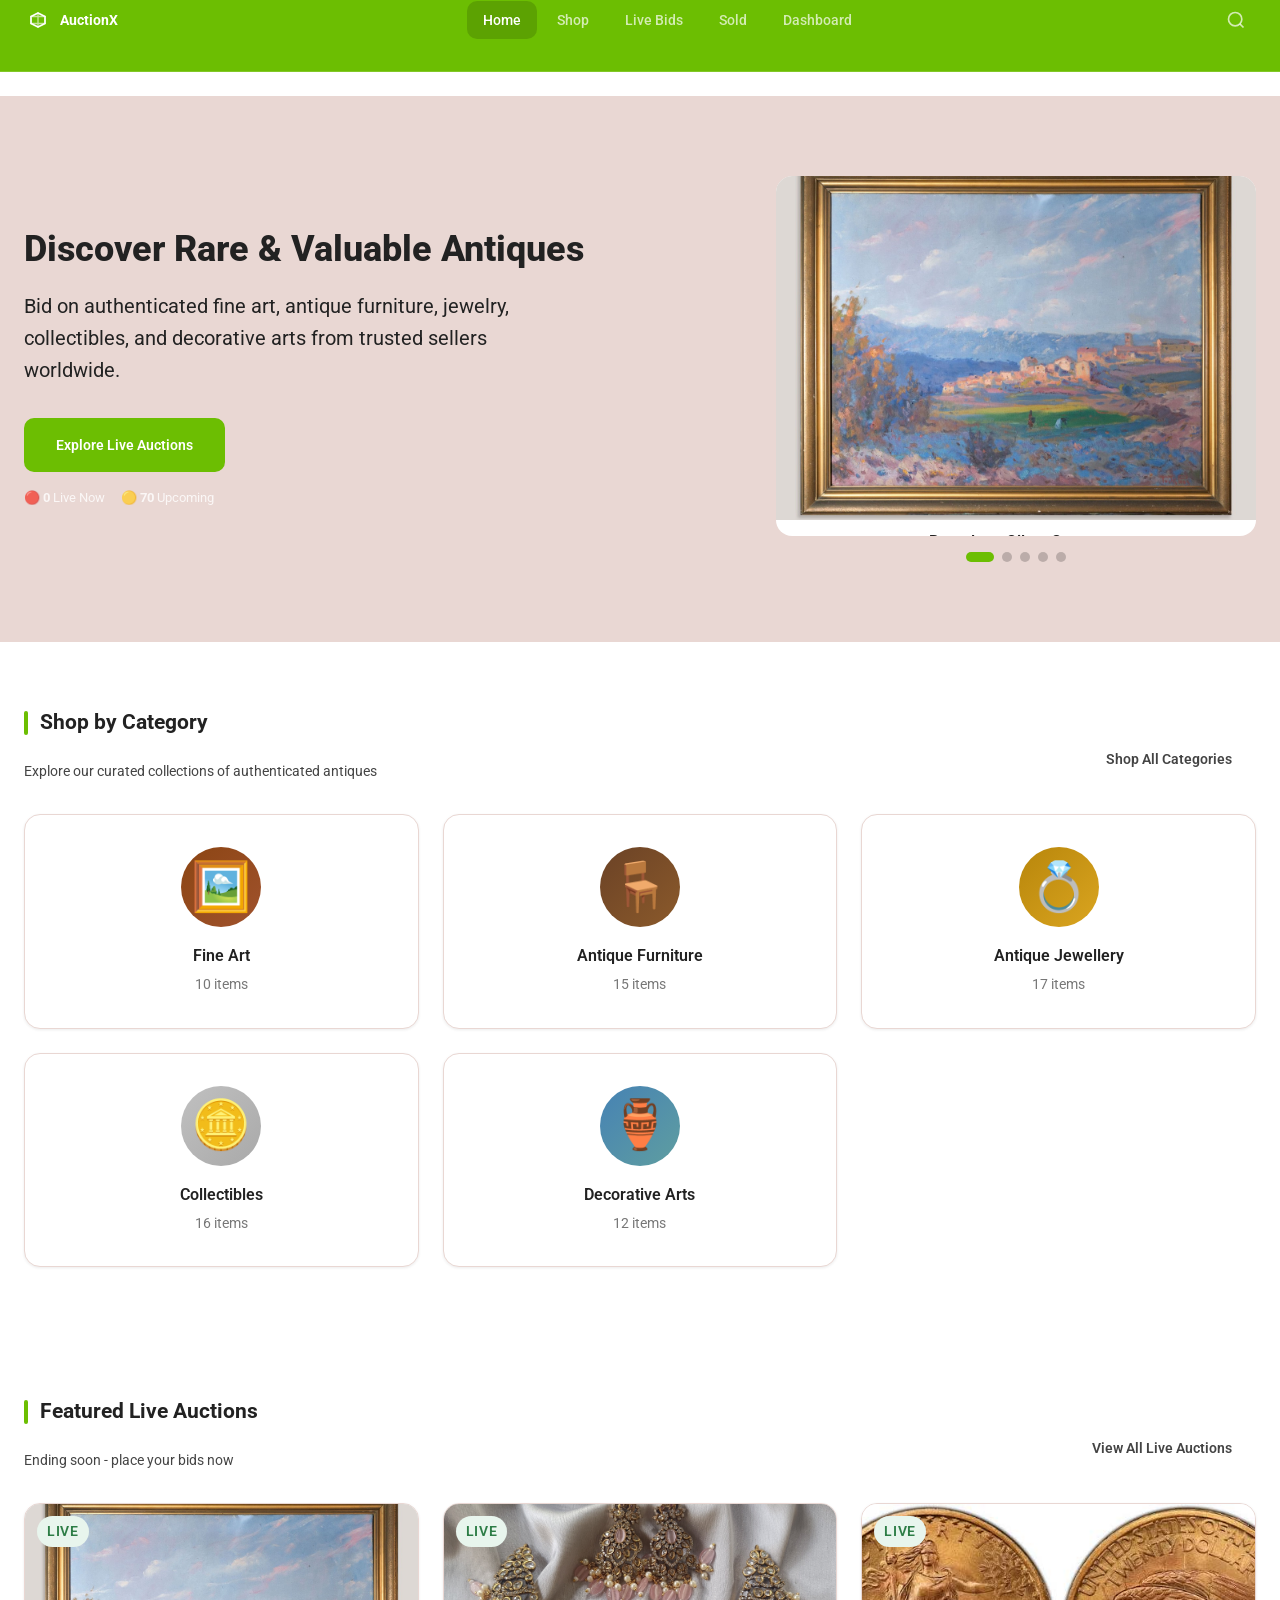
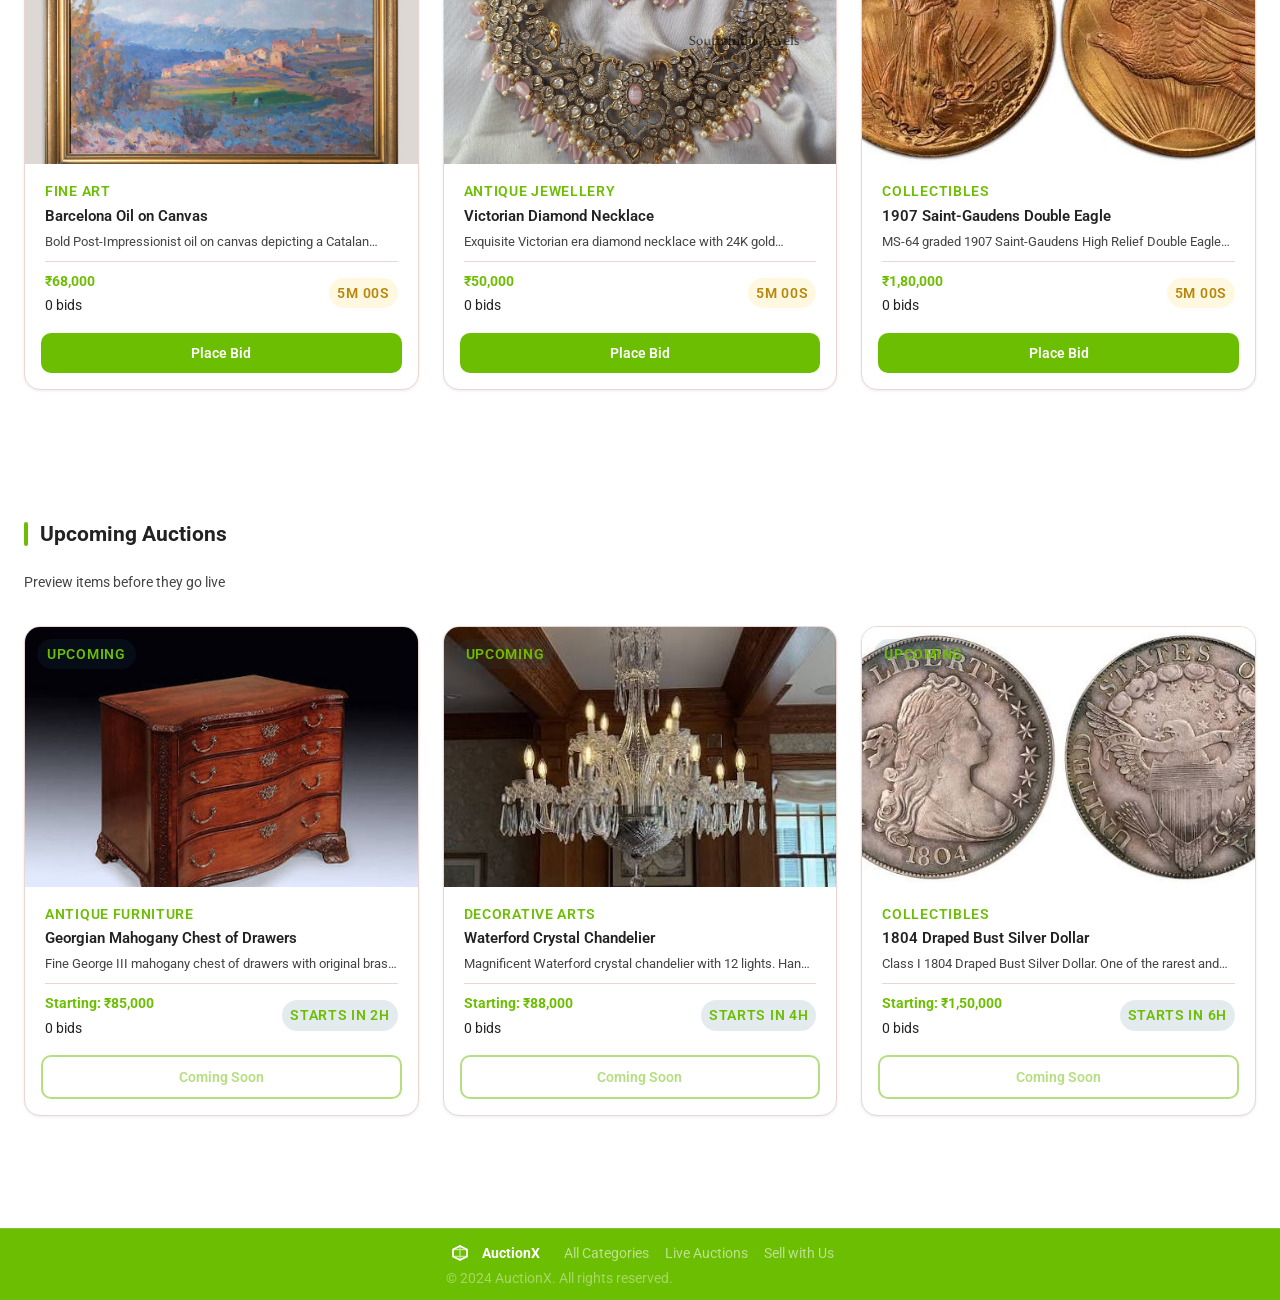
==== index.html @ 1206154f "Add username login, Change Bid, Sold page, payment timeout relisting, fix logout and bidding" ====
<!DOCTYPE html>
<html lang="en">
<head>
    <meta charset="UTF-8">
    <meta name="viewport" content="width=device-width, initial-scale=1.0">
    <meta name="description" content="AuctionX - Premium marketplace for antique jewellery, watches, and paintings. Bid on rare collectibles from trusted sellers.">
    <title>AuctionX - Premium Antique Auctions</title>

    <link rel="stylesheet" href="assets/css/main.css">
    <link rel="icon" type="image/svg+xml" href="data:image/svg+xml,<svg xmlns='http://www.w3.org/2000/svg' viewBox='0 0 32 32'><rect width='32' height='32' rx='8' fill='%231a5f7a'/><path d='M8 12L16 8L24 12V20L16 24L8 20V12Z' stroke='white' stroke-width='2' stroke-linecap='round' stroke-linejoin='round'/><path d='M16 8V24M8 12L24 12M8 20L24 20' stroke='white' stroke-width='1.5' stroke-linecap='round' opacity='0.6'/></svg>">
</head>
<body>
    <div id="app">
        <header class="header" id="header" role="banner">
            <div class="container">
                <div class="header-inner flex justify-between items-center">
                    <a href="index.html" class="logo flex items-center gap-8" aria-label="AuctionX Home">
                        
                        <svg width="28" height="28" viewBox="0 0 32 32" fill="none" aria-hidden="true"><path d="M8 12L16 8L24 12V20L16 24L8 20V12Z" stroke="currentColor" stroke-width="2" stroke-linecap="round" stroke-linejoin="round"/><path d="M16 8V24M8 12L24 12M8 20L24 20" stroke="currentColor" stroke-width="1.5" stroke-linecap="round" opacity="0.6"/></svg>
                                <span class="logo-text font-bold text-xl">AuctionX</span>
                    </a>

                    <nav class="nav-main flex items-center gap-8" id="navMain" role="navigation" aria-label="Main navigation">
                        <a href="index.html" class="nav-link active">Home</a>
                        <a href="categories.html" class="nav-link">Shop</a>
                        <a href="live-bids.html" class="nav-link">Live Bids</a>
                        <a href="sold.html" class="nav-link">Sold</a>
                        <a href="dashboard.html" class="nav-link">Dashboard</a>
                    </nav>

                    <div class="header-actions flex items-center gap-12" id="headerActions">
                        <button class="btn btn-ghost btn-icon header-search-btn" id="searchToggle" aria-label="Search" aria-expanded="false">
                            <svg width="20" height="20" viewBox="0 0 24 24" fill="none" stroke="currentColor" stroke-width="2" aria-hidden="true">
                                <circle cx="11" cy="11" r="8"/>
                                <path d="M21 21l-4.35-4.35"/>
                            </svg>
                        </button>

                                                <div class="user-menu hidden" id="userMenu">
                            <button class="btn btn-ghost user-menu-btn" id="userMenuBtn" aria-expanded="false" aria-haspopup="true" aria-label="User menu">
                                <div class="user-avatar" id="userAvatar">A</div>
                                <span class="user-first-name" id="userName">Account</span>
                                <svg width="16" height="16" viewBox="0 0 24 24" fill="none" stroke="currentColor" stroke-width="2" aria-hidden="true">
                                    <path d="M6 9l6 6 6-6"/>
                                </svg>
                            </button>
                            <div class="user-dropdown" id="userDropdown" role="menu" aria-hidden="true">
                                <div class="dropdown-header">
                                    <div class="dropdown-avatar" id="dropdownAvatar">
                                        <svg width="24" height="24" viewBox="0 0 24 24" fill="none" stroke="currentColor" stroke-width="2" aria-hidden="true"><path d="M20 21v-2a4 4 0 0 0-4-4H8a4 4 0 0 0-4 4v2"/><circle cx="12" cy="7" r="4"/></svg>
                                    </div>
                                    <div>
                                        <p class="dropdown-name" id="dropdownName"></p>
                                        <p class="dropdown-role" id="dropdownRole"></p>
                                    </div>
                                </div>
                                <div class="dropdown-divider"></div>
                                <a href="dashboard.html" class="dropdown-item" role="menuitem" id="dashboardLink">
                                    <svg width="18" height="18" viewBox="0 0 24 24" fill="none" stroke="currentColor" stroke-width="2" aria-hidden="true">
                                        <rect x="3" y="3" width="7" height="7" rx="1"/><rect x="14" y="3" width="7" height="7" rx="1"/><rect x="3" y="14" width="7" height="7" rx="1"/><rect x="14" y="14" width="7" height="7" rx="1"/>
                                    </svg>
                                    View Dashboard
                                </a>
                                <a href="login.html" class="dropdown-item" role="menuitem" id="addAccountLink">
                                    <svg width="18" height="18" viewBox="0 0 24 24" fill="none" stroke="currentColor" stroke-width="2" aria-hidden="true">
                                        <path d="M16 21v-2a4 4 0 0 0-4-4H5a4 4 0 0 0-4 4v2"/><circle cx="8.5" cy="7" r="4"/><line x1="20" y1="8" x2="20" y2="14"/><line x1="23" y1="11" x2="17" y2="11"/>
                                    </svg>
                                    Add Another Account
                                </a>
                                <button class="dropdown-item" role="menuitem" id="manageAccountsBtn">
                                    <svg width="18" height="18" viewBox="0 0 24 24" fill="none" stroke="currentColor" stroke-width="2" aria-hidden="true">
                                        <polyline points="17 1 21 5 17 9"/><path d="M3 11V9a4 4 0 0 1 4-4h14"/><polyline points="7 23 3 19 7 15"/><path d="M21 13v2a4 4 0 0 1-4 4H3"/>
                                    </svg>
                                    Manage Accounts
                                </button>
                                <div class="dropdown-divider"></div>
                                <button class="dropdown-item dropdown-item-danger" role="menuitem" id="logoutBtn">
                                    <svg width="18" height="18" viewBox="0 0 24 24" fill="none" stroke="currentColor" stroke-width="2" aria-hidden="true">
                                        <path d="M9 21H5a2 2 0 0 1-2-2V5a2 2 0 0 1 2-2h4"/><polyline points="16 17 21 12 16 7"/><line x1="21" y1="12" x2="9" y2="12"/>
                                    </svg>
                                    Logout
                                </button>
                            </div>
                            <div class="user-dropdown accounts-panel" id="accountsPanel" role="menu" aria-hidden="true">
                                <div class="dropdown-header">
                                    <button class="btn btn-ghost accounts-back-btn" id="accountsBackBtn" aria-label="Back to menu">
                                        <svg width="18" height="18" viewBox="0 0 24 24" fill="none" stroke="currentColor" stroke-width="2"><path d="M19 12H5M12 19l-7-7 7-7"/></svg>
                                        Back
                                    </button>
                                    <span class="accounts-panel-title">Switch Account</span>
                                </div>
                                <div class="accounts-list" id="accountsList"></div>
                                <div class="dropdown-divider"></div>
                                <a href="login.html" class="dropdown-item" role="menuitem">
                                    <svg width="18" height="18" viewBox="0 0 24 24" fill="none" stroke="currentColor" stroke-width="2" aria-hidden="true">
                                        <line x1="12" y1="5" x2="12" y2="19"/><line x1="5" y1="12" x2="19" y2="12"/>
                                    </svg>
                                    Add New Account
                                </a>
                            </div>
                        <div class="auth-buttons flex items-center gap-8" id="authButtons">
                            <a href="login.html" class="btn btn-ghost"><svg width="18" height="18" viewBox="0 0 24 24" fill="none" stroke="currentColor" stroke-width="2" aria-hidden="true"><path d="M20 21v-2a4 4 0 0 0-4-4H8a4 4 0 0 0-4 4v2"/><circle cx="12" cy="7" r="4"/></svg> Login</a>
                        </div>

                        <button class="mobile-menu-btn btn btn-ghost btn-icon" id="mobileMenuBtn" aria-label="Toggle menu" aria-expanded="false" aria-controls="mobileMenu">
                            <svg width="24" height="24" viewBox="0 0 24 24" fill="none" stroke="currentColor" stroke-width="2" aria-hidden="true">
                                <line x1="3" y1="12" x2="21" y2="12"/>
                                <line x1="3" y1="6" x2="21" y2="6"/>
                                <line x1="3" y1="18" x2="21" y2="18"/>
                            </svg>
                        </button>
                    </div>
                </div>
                    <div class="search-overlay" id="searchOverlay" role="search" aria-hidden="true">
                        <div class="search-container">
                            <div class="search-input-wrapper">
                                <svg width="24" height="24" viewBox="0 0 24 24" fill="none" stroke="currentColor" stroke-width="2" aria-hidden="true">
                                    <circle cx="11" cy="11" r="8"/>
                                    <path d="M21 21l-4.35-4.35"/>
                                </svg>
                                <input type="search" class="search-input" placeholder="Search auctions, categories, sellers..." aria-label="Search" autocomplete="off">
                                <button class="search-close" aria-label="Close search">✕</button>
                            </div>
                            <div class="search-results" id="searchResults" role="listbox"></div>
                            <div class="search-suggestions" id="searchSuggestions">
                                <p class="search-hint">Popular: <span>Antique Jewelry</span>, <span>Vintage Watches</span>, <span>Art Paintings</span>, <span>Rare Coins</span></p>
                            </div>
                        </div>
                    </div>

                    <nav class="mobile-menu" id="mobileMenu" role="navigation" aria-label="Mobile menu" aria-hidden="true">
                        <div class="mobile-menu-header flex justify-between items-center">
                            <span class="font-semibold">Menu</span>
                            <button class="mobile-menu-close btn btn-ghost btn-icon" aria-label="Close menu">
                                <svg width="24" height="24" viewBox="0 0 24 24" fill="none" stroke="currentColor" stroke-width="2" aria-hidden="true">
                                    <line x1="18" y1="6" x2="6" y2="18"/>
                                    <line x1="6" y1="6" x2="18" y2="18"/>
                                </svg>
                            </button>
                        </div>
                        <ul class="mobile-nav-list" role="list">
                            <li><a href="index.html" class="mobile-nav-link">Home</a></li>
                            <li><a href="categories.html" class="mobile-nav-link">Shop</a></li>
                            <li><a href="live-bids.html" class="mobile-nav-link">Live Bids</a></li>
                            <li><a href="sold.html" class="mobile-nav-link">Sold</a></li>
                        </ul>
                        <div class="mobile-menu-divider"></div>
                        <div class="mobile-auth" id="mobileAuth">
                            <a href="login.html" class="btn btn-primary btn-block">Login</a>
                        </div>
                        <div class="mobile-user hidden" id="mobileUser">
                            <div class="mobile-user-info">
                                <div class="mobile-user-avatar" id="mobileUserAvatar"></div>
                                <div>
                                    <p class="mobile-user-name" id="mobileUserName"></p>
                                    <p class="mobile-user-role" id="mobileUserRole"></p>
                                </div>
                            </div>
                            <a href="profile.html" class="mobile-nav-link">My Profile</a>
                        <a href="dashboard.html" class="mobile-nav-link">Dashboard</a>
                            <a href="my-bids.html" class="mobile-nav-link">My Bids</a>
                            <a href="seller-dashboard.html" class="mobile-nav-link hidden" id="mobileSellerLink">Seller Dashboard</a>
                            <a href="admin-dashboard.html" class="mobile-nav-link hidden" id="mobileAdminLink">Admin Dashboard</a>
                            <button class="mobile-nav-link mobile-nav-link-danger w-full text-left" id="mobileLogoutBtn">Logout</button>
                        </div>
                    </nav>
            </div>
        </header>

            <main id="main" role="main">
                <section class="hero" aria-labelledby="hero-title">
                    <div class="container">
                        <div class="hero-grid">
                            <div class="hero-left">
                                <h1 id="hero-title" class="hero-title">Discover Rare & Valuable Antiques</h1>
                                <p class="hero-subtitle">Bid on authenticated fine art, antique furniture, jewelry, collectibles, and decorative arts from trusted sellers worldwide.</p>
                                <div class="hero-actions">
                                    <a href="live-bids.html" class="btn btn-primary btn-lg">Explore Live Auctions</a>
                                </div>
                                <div class="hero-counts flex gap-16 mt-16" style="font-size: 0.8125rem; color: rgba(255,255,255,0.8);">
                                    <span>🔴 <strong id="liveAuctionCount">0</strong> Live Now</span>
                                    <span>🟡 <strong id="upcomingAuctionCount">0</strong> Upcoming</span>
                                </div>
                            </div>
                            <div class="hero-right">
                                <div class="hero-gallery" id="heroGallery">
                                    <div class="hero-gallery-track" id="heroGalleryTrack">
                                        <a href="product.html?id=prod_001" class="hero-gallery-slide">
                                            <img src="assets/images/fine_art/Barcelona Oil on Canvas.jpg" alt="Barcelona Oil on Canvas" class="hero-slide-image">
                                            <span class="hero-slide-name">Barcelona Oil on Canvas</span>
                                        </a>
                                        <a href="product.html?id=prod_015" class="hero-gallery-slide">
                                            <img src="assets/images/antique_furniture/Georgian Mahogany Chest of Drawers.jpg" alt="Georgian Mahogany Chest of Drawers" class="hero-slide-image">
                                            <span class="hero-slide-name">Georgian Mahogany Chest of Drawers</span>
                                        </a>
                                        <a href="product.html?id=prod_027" class="hero-gallery-slide">
                                            <img src="assets/images/antique_jewellery/Victorian Diamond Necklace.jpg" alt="Victorian Diamond Necklace" class="hero-slide-image">
                                            <span class="hero-slide-name">Victorian Diamond Necklace</span>
                                        </a>
                                        <a href="product.html?id=prod_041" class="hero-gallery-slide">
                                            <img src="assets/images/collectibles/1907 Saint-Gaudens Double Eagle.jpg" alt="1907 Saint-Gaudens Double Eagle" class="hero-slide-image">
                                            <span class="hero-slide-name">1907 Saint-Gaudens Double Eagle</span>
                                        </a>
                                        <a href="product.html?id=prod_054" class="hero-gallery-slide">
                                            <img src="assets/images/decorative_arts/Waterford Crystal Chandelier.jpg" alt="Waterford Crystal Chandelier" class="hero-slide-image">
                                            <span class="hero-slide-name">Waterford Crystal Chandelier</span>
                                        </a>
                                    </div>
                                    <div class="hero-gallery-dots" id="heroGalleryDots"></div>
                                </div>
                            </div>
                        </div>
                    </div>
                </section>

                <section class="categories-section" aria-labelledby="categories-title">
                    <div class="container">
                        <header class="section-header flex justify-between items-end">
                            <div>
                                <h2 id="categories-title" class="section-title">Shop by Category</h2>
                                <p class="text-secondary mt-8">Explore our curated collections of authenticated antiques</p>
                            </div>
                            <a href="categories.html" class="btn btn-ghost">Shop All Categories</a>
                        </header>

                        <div class="grid grid-3" id="categoryGrid" style="grid-template-columns: repeat(3, 1fr);">
                            <article class="category-card card cursor-pointer" data-category="fine_art">
                                <div class="category-icon" style="background: linear-gradient(135deg, #8B4513, #A0522D);">
                                    <span aria-hidden="true" style="font-size: 3rem;">🖼️</span>
                                </div>
                                <div class="category-info">
                                    <h3 class="category-name">Fine Art</h3>
                                    <p class="category-count">14 items</p>
                                </div>
                            </article>

                            <article class="category-card card cursor-pointer" data-category="antique_furniture">
                                <div class="category-icon" style="background: linear-gradient(135deg, #6B4226, #8B5A2B);">
                                    <span aria-hidden="true" style="font-size: 3rem;">🪑</span>
                                </div>
                                <div class="category-info">
                                    <h3 class="category-name">Antique Furniture</h3>
                                    <p class="category-count">12 items</p>
                                </div>
                            </article>

                            <article class="category-card card cursor-pointer" data-category="antique_jewellery">
                                <div class="category-icon" style="background: linear-gradient(135deg, #B8860B, #DAA520);">
                                    <span aria-hidden="true" style="font-size: 3rem;">💍</span>
                                </div>
                                <div class="category-info">
                                    <h3 class="category-name">Antique Jewellery</h3>
                                    <p class="category-count">14 items</p>
                                </div>
                            </article>

                            <article class="category-card card cursor-pointer" data-category="collectibles">
                                <div class="category-icon" style="background: linear-gradient(135deg, #C0C0C0, #A9A9A9);">
                                    <span aria-hidden="true" style="font-size: 3rem;">🪙</span>
                                </div>
                                <div class="category-info">
                                    <h3 class="category-name">Collectibles</h3>
                                    <p class="category-count">13 items</p>
                                </div>
                            </article>

                            <article class="category-card card cursor-pointer" data-category="decorative_arts">
                                <div class="category-icon" style="background: linear-gradient(135deg, #4682B4, #5F9EA0);">
                                    <span aria-hidden="true" style="font-size: 3rem;">🏺</span>
                                </div>
                                <div class="category-info">
                                    <h3 class="category-name">Decorative Arts</h3>
                                    <p class="category-count">14 items</p>
                                </div>
                            </article>
                        </div>
                    </div>
                </section>

                <section class="featured-section" aria-labelledby="featured-title">
                    <div class="container">
                        <header class="section-header flex justify-between items-end">
                            <div>
                                <h2 id="featured-title" class="section-title">Featured Live Auctions</h2>
                                <p class="text-secondary mt-8">Ending soon - place your bids now</p>
                            </div>
                             <a href="live-bids.html" class="btn btn-ghost">View All Live Auctions</a>
                        </header>

                        <div class="grid grid-3" id="featuredProducts">
                            <article class="product-card card" data-product-id="prod_001">
                                 <a href="product.html?id=prod_001" class="product-card-link">
                                    <div class="product-image-wrapper">
                                        <img src="assets/images/fine_art/Barcelona Oil on Canvas.jpg" alt="Barcelona Oil on Canvas" class="product-image" loading="lazy">
                                        <div class="product-badge-container">
                                            <span class="badge badge-pulse badge-success product-status-badge">Live</span>
                                        </div>
                                    </div>
                                    <div class="product-info">
                                        <div class="product-meta">
                                            <span class="product-category">Fine Art</span>
                                        </div>
                                        <h3 class="product-title">Barcelona Oil on Canvas</h3>
                                        <p class="product-description">Bold Post-Impressionist oil on canvas depicting a Catalan harbor scene. Heavy impasto, vivid blues and ochres. Circa 1920.</p>
                                        <div class="product-bid-info">
                                            <div>
                                                <span class="product-current-bid">₹68,000</span>
                                                <span class="product-bid-count">0 bids</span>
                                            </div>
                                            <span class="badge badge-warning product-time-remaining">5m 00s</span>
                                        </div>
                                    </div>
                                </a>
                                <div class="product-actions">
                                    <button class="btn btn-primary place-bid-btn" data-product-id="prod_001">Place Bid</button>
                                </div>
                            </article>

                            <article class="product-card card" data-product-id="prod_027">
                                 <a href="product.html?id=prod_027" class="product-card-link">
                                    <div class="product-image-wrapper">
                                        <img src="assets/images/antique_jewellery/Victorian Diamond Necklace.jpg" alt="Victorian Diamond Necklace" class="product-image" loading="lazy">
                                        <div class="product-badge-container">
                                            <span class="badge badge-pulse badge-success product-status-badge">Live</span>
                                        </div>
                                    </div>
                                    <div class="product-info">
                                        <div class="product-meta">
                                            <span class="product-category">Antique Jewellery</span>
                                        </div>
                                        <h3 class="product-title">Victorian Diamond Necklace</h3>
                                        <p class="product-description">Exquisite Victorian era diamond necklace with 24K gold setting. Circa 1880. Features 12 carats of old mine cut diamonds.</p>
                                        <div class="product-bid-info">
                                            <div>
                                                <span class="product-current-bid">₹50,000</span>
                                                <span class="product-bid-count">0 bids</span>
                                            </div>
                                            <span class="badge badge-warning product-time-remaining">5m 00s</span>
                                        </div>
                                    </div>
                                </a>
                                <div class="product-actions">
                                    <button class="btn btn-primary place-bid-btn" data-product-id="prod_027">Place Bid</button>
                                </div>
                            </article>

                            <article class="product-card card" data-product-id="prod_041">
                                 <a href="product.html?id=prod_041" class="product-card-link">
                                    <div class="product-image-wrapper">
                                        <img src="assets/images/collectibles/1907 Saint-Gaudens Double Eagle.jpg" alt="1907 Saint-Gaudens Double Eagle" class="product-image" loading="lazy">
                                        <div class="product-badge-container">
                                            <span class="badge badge-pulse badge-success product-status-badge">Live</span>
                                        </div>
                                    </div>
                                    <div class="product-info">
                                        <div class="product-meta">
                                            <span class="product-category">Collectibles</span>
                                        </div>
                                        <h3 class="product-title">1907 Saint-Gaudens Double Eagle</h3>
                                        <p class="product-description">MS-64 graded 1907 Saint-Gaudens High Relief Double Eagle gold coin. PCGS certified. Brilliant uncirculated.</p>
                                        <div class="product-bid-info">
                                            <div>
                                                <span class="product-current-bid">₹1,80,000</span>
                                                <span class="product-bid-count">0 bids</span>
                                            </div>
                                            <span class="badge badge-warning product-time-remaining">5m 00s</span>
                                        </div>
                                    </div>
                                </a>
                                <div class="product-actions">
                                    <button class="btn btn-primary place-bid-btn" data-product-id="prod_041">Place Bid</button>
                                </div>
                        </div>
                    </div>
                </section>

                <section class="upcoming-section" aria-labelledby="upcoming-title">
                    <div class="container">
                        <header class="section-header flex justify-between items-end">
                            <div>
                                <h2 id="upcoming-title" class="section-title">Upcoming Auctions</h2>
                                <p class="text-secondary mt-8">Preview items before they go live</p>
                            </div>

                        </header>

                        <div class="grid grid-3" id="upcomingProducts">
                            <article class="product-card card" data-product-id="prod_015">
                                <a href="product.html?id=prod_015" class="product-card-link">
                                    <div class="product-image-wrapper">
                                        <img src="assets/images/antique_furniture/Georgian Mahogany Chest of Drawers.jpg" alt="Georgian Mahogany Chest of Drawers" class="product-image" loading="lazy">
                                        <div class="product-badge-container">
                                            <span class="badge badge-info product-status-badge">Upcoming</span>
                                        </div>
                                    </div>
                                    <div class="product-info">
                                        <div class="product-meta">
                                            <span class="product-category">Antique Furniture</span>
                                        </div>
                                        <h3 class="product-title">Georgian Mahogany Chest of Drawers</h3>
                                        <p class="product-description">Fine George III mahogany chest of drawers with original brass handles. Four graduated long drawers. Circa 1780.</p>
                                        <div class="product-bid-info">
                                            <div>
                                                <span class="product-current-bid">Starting: ₹85,000</span>
                                                <span class="product-bid-count">0 bids</span>
                                            </div>
                                            <span class="badge badge-info product-time-remaining">Starts in 2h</span>
                                        </div>
                                    </div>
                                </a>
                                <div class="product-actions">
                                    <button class="btn btn-outline place-bid-btn" data-product-id="prod_015" disabled>Coming Soon</button>
                                </div>
                            </article>

                            <article class="product-card card" data-product-id="prod_054">
                                <a href="product.html?id=prod_054" class="product-card-link">
                                    <div class="product-image-wrapper">
                                        <img src="assets/images/decorative_arts/Waterford Crystal Chandelier.jpg" alt="Waterford Crystal Chandelier" class="product-image" loading="lazy">
                                        <div class="product-badge-container">
                                            <span class="badge badge-info product-status-badge">Upcoming</span>
                                        </div>
                                    </div>
                                    <div class="product-info">
                                        <div class="product-meta">
                                            <span class="product-category">Decorative Arts</span>
                                        </div>
                                        <h3 class="product-title">Waterford Crystal Chandelier</h3>
                                        <p class="product-description">Magnificent Waterford crystal chandelier with 12 lights. Hand-cut crystal drops and pendants. Irish, circa 1880.</p>
                                        <div class="product-bid-info">
                                            <div>
                                                <span class="product-current-bid">Starting: ₹88,000</span>
                                                <span class="product-bid-count">0 bids</span>
                                            </div>
                                            <span class="badge badge-info product-time-remaining">Starts in 4h</span>
                                        </div>
                                    </div>
                                </a>
                                <div class="product-actions">
                                    <button class="btn btn-outline place-bid-btn" data-product-id="prod_054" disabled>Coming Soon</button>
                                </div>
                            </article>

                            <article class="product-card card" data-product-id="prod_049">
                                <a href="product.html?id=prod_049" class="product-card-link">
                                    <div class="product-image-wrapper">
                                        <img src="assets/images/collectibles/1804 Draped Bust Silver Dollar.jpg" alt="1804 Draped Bust Silver Dollar" class="product-image" loading="lazy">
                                        <div class="product-badge-container">
                                            <span class="badge badge-info product-status-badge">Upcoming</span>
                                        </div>
                                    </div>
                                    <div class="product-info">
                                        <div class="product-meta">
                                            <span class="product-category">Collectibles</span>
                                        </div>
                                        <h3 class="product-title">1804 Draped Bust Silver Dollar</h3>
                                        <p class="product-description">Class I 1804 Draped Bust Silver Dollar. One of the rarest and most famous US coins. PCGS certified. Extraordinary provenance.</p>
                                        <div class="product-bid-info">
                                            <div>
                                                <span class="product-current-bid">Starting: ₹1,50,000</span>
                                                <span class="product-bid-count">0 bids</span>
                                            </div>
                                            <span class="badge badge-info product-time-remaining">Starts in 6h</span>
                                        </div>
                                    </div>
                                </a>
                                <div class="product-actions">
                                    <button class="btn btn-outline place-bid-btn" data-product-id="prod_049" disabled>Coming Soon</button>
                                </div>
                            </article>
                        </div>
                    </div>
                </section>
            </main>

            <footer class="footer" role="contentinfo">
                <div class="container">
                    <div class="footer-grid">
                        <div class="footer-brand">
                            <a href="index.html" class="logo flex items-center gap-8">
                                
                                <svg width="28" height="28" viewBox="0 0 32 32" fill="none" aria-hidden="true"><path d="M8 12L16 8L24 12V20L16 24L8 20V12Z" stroke="currentColor" stroke-width="2" stroke-linecap="round" stroke-linejoin="round"/><path d="M16 8V24M8 12L24 12M8 20L24 20" stroke="currentColor" stroke-width="1.5" stroke-linecap="round" opacity="0.6"/></svg>
                                <span class="logo-text font-bold text-xl">AuctionX</span>
                            </a>
                            <p class="footer-tagline">Premium auction marketplace for rare and valuable collectibles.</p>
                            <div class="social-links flex gap-12">
                                <a href="#" class="social-link" aria-label="Twitter" title="Follow us on Twitter"><svg width="20" height="20" viewBox="0 0 24 24" fill="currentColor"><path d="M23 3a10.9 10.9 0 0 1-3.14 1.53 4.48 4.48 0 0 0-7.86 3v1A10.66 10.66 0 0 1 3 4s-4 9 5 13a11.64 11.64 0 0 1-7 2c9 5 20 0 20-11.5a4.5 4.5 0 0 0-.08-.83A7.72 7.72 0 0 0 23 3z"/></svg></a>
                                <a href="#" class="social-link" aria-label="LinkedIn" title="Connect with us on LinkedIn"><svg width="20" height="20" viewBox="0 0 24 24" fill="currentColor"><path d="M16 8a6 6 0 0 1 6 6v7h-4v-7a2 2 0 0 0-2-2 2 2 0 0 0-2 2v7h-4v-7a6 6 0 0 1 6-6z"/><rect x="2" y="9" width="4" height="12"/><circle cx="4" cy="4" r="2"/></svg></a>
                                <a href="#" class="social-link" aria-label="Instagram" title="Follow us on Instagram"><svg width="20" height="20" viewBox="0 0 24 24" fill="none" stroke="currentColor" stroke-width="2"><rect x="2" y="2" width="20" height="20" rx="5"/><path d="M16 11.37A4 4 0 1 1 12.63 8 4 4 0 0 1 16 11.37z"/><line x1="17.5" y1="6.5" x2="17.51" y2="6.5"/></svg></a>
                            </div>
                        </div>
                        <nav class="footer-nav" aria-label="Footer navigation">
                            <div class="footer-col">
                                <h4 class="footer-title">Marketplace</h4>
                                <ul role="list">
                                    <li><a href="categories.html">All Categories</a></li>
                                    <li><a href="live-bids.html">Live Auctions</a></li>
                                    <li><a href="seller-dashboard.html">Sell with Us</a></li>
                                </ul>
                            </div> 
                        </nav>
                    </div>
                    <div class="footer-bottom">
                        <p>&copy; 2024 AuctionX. All rights reserved.</p>
                        <div class="social-links flex gap-12" style="justify-content: center; margin-top: 12px;">
                            <a href="https://www.instagram.com/_jeevitha_.28/" target="_blank" class="social-link" aria-label="Instagram" title="Follow on Instagram"><svg width="20" height="20" viewBox="0 0 24 24" fill="none" stroke="currentColor" stroke-width="2"><rect x="2" y="2" width="20" height="20" rx="5"/><path d="M16 11.37A4 4 0 1 1 12.63 8 4 4 0 0 1 16 11.37z"/><line x1="17.5" y1="6.5" x2="17.51" y2="6.5"/></svg></a>
                            <a href="https://www.linkedin.com/in/r-s-jeevitha-raja-7692642b3?utm_source=share_via&utm_content=profile&utm_medium=member_android" target="_blank" class="social-link" aria-label="LinkedIn" title="Connect on LinkedIn"><svg width="20" height="20" viewBox="0 0 24 24" fill="currentColor"><path d="M16 8a6 6 0 0 1 6 6v7h-4v-7a2 2 0 0 0-2-2 2 2 0 0 0-2 2v7h-4v-7a6 6 0 0 1 6-6z"/><rect x="2" y="9" width="4" height="12"/><circle cx="4" cy="4" r="2"/></svg></a>
                            <a href="https://github.com/jeevitha281103" target="_blank" class="social-link" aria-label="GitHub" title="View on GitHub"><svg width="20" height="20" viewBox="0 0 24 24" fill="currentColor"><path d="M12 0c-6.626 0-12 5.373-12 12 0 5.302 3.438 9.8 8.207 11.387.599.111.793-.261.793-.577v-2.234c-3.338.726-4.033-1.416-4.033-1.416-.546-1.387-1.333-1.756-1.333-1.756-1.089-.745.083-.729.083-.729 1.205.084 1.839 1.237 1.839 1.237 1.07 1.834 2.807 1.304 3.492.997.107-.775.418-1.305.762-1.604-2.665-.305-5.467-1.334-5.467-5.931 0-1.311.469-2.381 1.236-3.221-.124-.303-.535-1.524.117-3.176 0 0 1.008-.322 3.301 1.23.957-.266 1.983-.399 3.003-.404 1.02.005 2.047.138 3.006.404 2.291-1.552 3.297-1.23 3.297-1.23.653 1.653.242 2.874.118 3.176.77.84 1.235 1.911 1.235 3.221 0 4.609-2.807 5.624-5.479 5.921.43.372.823 1.102.823 2.222v3.293c0 .319.192.694.801.576 4.765-1.589 8.199-6.086 8.199-11.386 0-6.627-5.373-12-12-12z"/></svg></a>
                            <a href="mailto:jeevitharaja2811@gmail.com" class="social-link" aria-label="Email" title="Send Email"><svg width="20" height="20" viewBox="0 0 24 24" fill="none" stroke="currentColor" stroke-width="2"><path d="M4 4h16c1.1 0 2 .9 2 2v12c0 1.1-.9 2-2 2H4c-1.1 0-2-.9-2-2V6c0-1.1.9-2 2-2z"/><polyline points="22,6 12,13 2,6"/></svg></a>
                            <a href="https://t.me/@Jeevitha_28_11" target="_blank" class="social-link" aria-label="Telegram" title="Join on Telegram"><svg width="20" height="20" viewBox="0 0 24 24" fill="currentColor"><path d="M11.944 0A12 12 0 0 0 0 12a12 12 0 0 0 12 12 12 12 0 0 0 12-12A12 12 0 0 0 12 0a12 12 0 0 0-.056 0zm4.962 7.224c.1-.002.321.023.465.14a.506.506 0 0 1 .171.325c.016.093.036.306.02.472-.18 1.898-.962 6.502-1.36 8.627-.168.9-.499 1.201-.82 1.23-.696.065-1.225-.46-1.9-.902-1.056-.693-1.653-1.124-2.678-1.8-1.185-.78-.417-1.21.258-1.91.177-.184 3.247-2.977 3.307-3.23.007-.032.014-.15-.056-.212s-.174-.041-.249-.024c-.106.024-1.793 1.14-5.061 3.345-.48.33-.913.49-1.302.48-.428-.008-1.252-.241-1.865-.44-.752-.245-1.349-.374-1.297-.789.027-.216.325-.437.893-.663 3.498-1.524 5.83-2.529 6.998-3.014 3.332-1.386 4.025-1.627 4.476-1.635z"/></svg></a>
                        </div>
                        <p class="footer-disclaimer" style="margin-top: 12px;">AuctionX is a marketplace platform. All items sold by third-party sellers.</p>
                    </div>
                </div>
            </footer>

            <div class="modal-overlay" id="modalOverlay" role="dialog" aria-modal="true" aria-hidden="true" style="display: none;">
                <div class="modal" id="modal" role="document">
                    <div class="modal-header flex justify-between items-center">
                        <h3 class="modal-title" id="modalTitle"></h3>
                        <button class="modal-close btn btn-ghost btn-icon" aria-label="Close modal">
                            <svg width="24" height="24" viewBox="0 0 24 24" fill="none" stroke="currentColor" stroke-width="2" aria-hidden="true">
                                <line x1="18" y1="6" x2="6" y2="18"/>
                                <line x1="6" y1="6" x2="18" y2="18"/>
                            </svg>
                        </button>
                    </div>
                    <div class="modal-body" id="ModalBody"></div>
                    <div class="modal-footer" id="modalFooter"></div>
                </div>
            </div>



            <div class="toast-container" id="toastContainer" aria-live="polite" aria-label="Notifications"></div>
        </div>

        <script src="data/auction-data.js"></script>
        <script src="js/app.js"></script>
        <script>
            function initHeroGallery() {
                const track = document.getElementById('heroGalleryTrack');
                const dotsContainer = document.getElementById('heroGalleryDots');
                if (!track || !dotsContainer) return;
                const slides = track.querySelectorAll('.hero-gallery-slide');
                slides.forEach((_, i) => {
                    const dot = document.createElement('button');
                    dot.className = 'hero-gallery-dot' + (i === 0 ? ' active' : '');
                    dot.setAttribute('aria-label', 'Slide ' + (i + 1));
                    dot.addEventListener('click', () => goToSlide(i));
                    dotsContainer.appendChild(dot);
                });
                let current = 0;
                function startInterval() {
                    return setInterval(() => goToSlide((current + 1) % slides.length), 3000);
                }
                let interval = startInterval();
                function goToSlide(idx) {
                    current = idx;
                    track.style.transform = 'translateX(-' + (idx * 100) + '%)';
                    dotsContainer.querySelectorAll('.hero-gallery-dot').forEach((d, j) => {
                        d.classList.toggle('active', j === idx);
                    });
                }
                goToSlide(0);
                track.addEventListener('click', (e) => {
                    e.preventDefault();
                    const href = slides[current].getAttribute('href');
                    if (href) window.location.href = href;
                });
                const heroEl = document.getElementById('heroGallery');
                if (heroEl) {
                    heroEl.addEventListener('mouseenter', () => clearInterval(interval));
                    heroEl.addEventListener('mouseleave', () => { interval = startInterval(); });
                    heroEl.addEventListener('touchstart', () => clearInterval(interval), { passive: true });
                    heroEl.addEventListener('touchend', () => { setTimeout(() => { interval = startInterval(); }, 300); }, { passive: true });
                }
            }
            document.addEventListener('DOMContentLoaded', () => {
                document.querySelectorAll('.category-card').forEach(card => {
                    card.addEventListener('click', () => {
                        window.location.href = `categories.html?category=${card.dataset.category}`;
                    });
                    card.addEventListener('keydown', (e) => {
                        if (e.key === 'Enter' || e.key === ' ') {
                            e.preventDefault();
                            card.click();
                        }
                    });
                    card.setAttribute('tabindex', '0');
                    card.setAttribute('role', 'button');
                });

                initHeroGallery();

                updateCategoryCounts();
                updateAuctionCounts();
            });

            function updateCategoryCounts() {
                const countMap = {
                    fine_art: 'fineArtCount',
                    antique_furniture: 'furnitureCount',
                    antique_jewellery: 'jewelryCount',
                    collectibles: 'collectiblesCount',
                    decorative_arts: 'decorativeCount'
                };
                document.querySelectorAll('.category-card').forEach(card => {
                    const cat = card.dataset.category;
                    if (!cat || !countMap[cat]) return;
                    const products = getProductsByCategory(cat);
                    const countEl = card.querySelector('.category-count');
                    if (countEl) countEl.textContent = products.length + ' items';
                });
            }

            function updateAuctionCounts() {
                const products = AuctionData.products || [];
                const liveCount = products.filter(p => p.status === 'active').length;
                const upcomingCount = products.filter(p => p.status === 'pending').length;
                const liveEl = document.getElementById('liveAuctionCount');
                const upcomingEl = document.getElementById('upcomingAuctionCount');
                if (liveEl) liveEl.textContent = liveCount;
                if (upcomingEl) upcomingEl.textContent = upcomingCount;
            }
        </script>
    </body>
</html>
---- assets/css/main.css ----
@import url('https://fonts.googleapis.com/css2?family=Roboto:wght@400;500;700;900&display=swap');

:root {
    --white: #fff;
    --black: #222;
    --green: #6cbe02;
    --grey1: #f0f0f0;
    --grey2: #e9d7d3;

    --primary: var(--green);
    --primary-dark: #4a8a00;
    --primary-light: #8adf30;
    --secondary: var(--grey2);
    --secondary-dark: #d4bfbb;
    --background: var(--white);
    --surface: var(--white);
    --surface-hover: var(--grey1);
    --text-primary: var(--black);
    --text-secondary: #444;
    --text-muted: #777;
    --border: var(--grey2);
    --border-strong: #d4bfbb;
    --success: #2d7d46;
    --success-light: #e8f5ed;
    --warning: #b8860b;
    --warning-light: #fff8e1;
    --error: #c0392b;
    --error-light: #fdeaea;
    --shadow-sm: 0 1px 3px rgba(0,0,0,0.08);
    --shadow-md: 0 4px 12px rgba(0,0,0,0.1);
    --shadow-lg: 0 8px 24px rgba(0,0,0,0.12);
    --radius-sm: 6px;
    --radius-md: 10px;
    --radius-lg: 16px;
    --transition: all 0.2s ease;
    --font-sans: 'Roboto', -apple-system, BlinkMacSystemFont, 'Segoe UI', sans-serif;
    --header-height: 72px;
    --container-max: 1320px;
    --container-padding: 24px;
    --z-40: 40;
    --z-50: 50;
}

*, *::before, *::after {
    box-sizing: border-box;
    margin: 0;
    padding: 0;
}

html {
    font-size: 16px;
    scroll-behavior: smooth;
    overflow-x: hidden;
    width: 100%;
}

body {
    font-family: 'Roboto', sans-serif;
    font-size: 0.875rem;
    background-color: var(--white);
    color: var(--black);
    font-weight: 400;
    font-style: normal;
    line-height: 1.6;
    min-height: 100vh;
    overflow-x: hidden;
    width: 100%;
    position: relative;
}

a {
    color: var(--primary);
    text-decoration: none;
    transition: var(--transition);
}

a:hover {
    color: var(--primary-dark);
}

img {
    max-width: 100%;
    height: auto;
    display: block;
}

button {
    font-family: inherit;
    font-size: inherit;
    cursor: pointer;
    border: none;
    background: none;
}

input, select, textarea {
    font-family: inherit;
    font-size: inherit;
}

.container {
    max-width: var(--container-max);
    margin: 0 auto;
    padding: 0 var(--container-padding);
}

.visually-hidden {
    position: absolute;
    width: 1px;
    height: 1px;
    padding: 0;
    margin: -1px;
    overflow: hidden;
    clip: rect(0, 0, 0, 0);
    white-space: nowrap;
    border: 0;
}

.btn {
    display: inline-flex;
    align-items: center;
    justify-content: center;
    gap: 8px;
    padding: 12px 24px;
    font-weight: 600;
    border-radius: var(--radius-md);
    transition: var(--transition);
    white-space: nowrap;
}

.btn:disabled {
    opacity: 0.5;
    cursor: not-allowed;
}

.btn-primary {
    background: var(--primary);
    color: white;
}

.btn-primary:hover:not(:disabled) {
    background: var(--primary-dark);
    transform: translateY(-1px);
    box-shadow: var(--shadow-md);
}

.btn-secondary {
    background: var(--secondary);
    color: var(--text-primary);
}

.btn-secondary:hover:not(:disabled) {
    background: var(--secondary-dark);
    transform: translateY(-1px);
}

.btn-outline {
    background: transparent;
    border: 2px solid var(--primary);
    color: var(--primary);
}

.btn-outline:hover:not(:disabled) {
    background: var(--primary);
    color: white;
}

.btn-ghost {
    background: transparent;
    color: var(--text-secondary);
}

.btn-ghost:hover:not(:disabled) {
    background: var(--surface-hover);
    color: var(--text-primary);
}

.btn-danger {
    background: var(--error);
    color: white;
}

.btn-danger:hover:not(:disabled) {
    background: #a02d22;
}

.btn-warning {
    background: var(--warning);
    color: white;
}

.btn-warning:hover:not(:disabled) {
    background: #9a7000;
    transform: translateY(-1px);
}

.hidden {
    display: none !important;
}

.btn-sm {
    padding: 8px 16px;
}

.btn-lg {
    padding: 16px 32px;
}

.btn-block {
    width: 100%;
}

.btn-icon {
    padding: 10px;
    border-radius: 50%;
}

.card {
    background: var(--surface);
    border: 1px solid var(--border);
    border-radius: var(--radius-lg);
    box-shadow: var(--shadow-sm);
    transition: var(--transition);
}

.card:hover {
    box-shadow: var(--shadow-md);
    border-color: var(--border-strong);
}

.card-header {
    padding: 20px 24px;
    border-bottom: 1px solid var(--border);
}

.card-body {
    padding: 24px;
}

.card-footer {
    padding: 16px 24px;
    border-top: 1px solid var(--border);
    background: var(--background);
    border-radius: 0 0 var(--radius-lg) var(--radius-lg);
}

.form-group {
    margin-bottom: 20px;
}

.form-label {
    display: block;
    font-weight: 500;
    color: var(--text-primary);
    margin-bottom: 8px;
}

.form-input {
    width: 100%;
    padding: 12px 16px;
    background: var(--surface);
    border: 2px solid var(--border);
    border-radius: var(--radius-md);
    color: var(--text-primary);
    transition: var(--transition);
}

.form-input:focus {
    outline: none;
    border-color: var(--primary);
    box-shadow: 0 0 0 3px rgba(26, 95, 122, 0.15);
}

.form-input::placeholder {
    color: var(--text-muted);
}

.form-input.error {
    border-color: var(--error);
}

.form-error {
    color: var(--error);
    margin-top: 6px;
}

.form-help {
    color: var(--text-muted);
    margin-top: 6px;
}

.form-row {
    display: grid;
    grid-template-columns: repeat(auto-fit, minmax(200px, 1fr));
    gap: 16px;
}

.select-wrapper {
    position: relative;
}

.select-wrapper select {
    appearance: none;
    padding-right: 44px;
}

.select-wrapper::after {
    content: '';
    position: absolute;
    right: 14px;
    top: 50%;
    transform: translateY(-50%);
    width: 0;
    height: 0;
    border-left: 5px solid transparent;
    border-right: 5px solid transparent;
    border-top: 6px solid var(--text-secondary);
    pointer-events: none;
}

.checkbox-wrapper {
    display: flex;
    align-items: flex-start;
    gap: 10px;
    cursor: pointer;
}

.checkbox-wrapper input {
    position: absolute;
    opacity: 0;
    pointer-events: none;
}

.checkbox-custom {
    width: 20px;
    height: 20px;
    border: 2px solid var(--border-strong);
    border-radius: var(--radius-sm);
    background: var(--surface);
    display: flex;
    align-items: center;
    justify-content: center;
    flex-shrink: 0;
    transition: var(--transition);
}

.checkbox-wrapper input:checked + .checkbox-custom {
    background: var(--primary);
    border-color: var(--primary);
}

.checkbox-wrapper input:checked + .checkbox-custom::after {
    content: '✓';
    color: white;
    font-weight: bold;
}

.badge {
    display: inline-flex;
    align-items: center;
    padding: 4px 10px;
    font-weight: 600;
    border-radius: 20px;
    text-transform: uppercase;
    letter-spacing: 0.05em;
}

.badge-primary {
    background: rgba(26, 95, 122, 0.12);
    color: var(--primary);
}

.badge-success {
    background: var(--success-light);
    color: var(--success);
}

.badge-warning {
    background: var(--warning-light);
    color: var(--warning);
}

.badge-error {
    background: var(--error-light);
    color: var(--error);
}

.badge-info {
    background: rgba(26, 95, 122, 0.12);
    color: var(--primary);
}

.table-container {
    overflow-x: auto;
    border-radius: var(--radius-lg);
    border: 1px solid var(--border);
}

table {
    width: 100%;
    border-collapse: collapse;
}

th, td {
    padding: 14px 16px;
    text-align: left;
    border-bottom: 1px solid var(--border);
}

th {
    background: var(--background);
    font-weight: 600;
    color: var(--text-secondary);
    text-transform: uppercase;
    letter-spacing: 0.05em;
}

tr:last-child td {
    border-bottom: none;
}

tr:hover td {
    background: var(--surface-hover);
}

.alert {
    padding: 14px 18px;
    border-radius: var(--radius-md);
    display: flex;
    align-items: flex-start;
    gap: 12px;
}

.alert-success {
    background: var(--success-light);
    color: var(--success);
    border: 1px solid rgba(45, 125, 70, 0.2);
}

.alert-error {
    background: var(--error-light);
    color: var(--error);
    border: 1px solid rgba(192, 57, 43, 0.2);
}

.alert-warning {
    background: var(--warning-light);
    color: var(--warning);
    border: 1px solid rgba(184, 134, 11, 0.2);
}

.alert-info {
    background: rgba(26, 95, 122, 0.1);
    color: var(--primary);
    border: 1px solid rgba(26, 95, 122, 0.2);
}

.spinner {
    width: 20px;
    height: 20px;
    border: 2px solid transparent;
    border-top-color: currentColor;
    border-radius: 50%;
    animation: spin 0.8s linear infinite;
}

@keyframes spin {
    to { transform: rotate(360deg); }
}

.spinner-lg {
    width: 32px;
    height: 32px;
    border-width: 3px;
}

.page-header {
    padding: 8px 0;
    border-bottom: 1px solid var(--border);
    margin-bottom: 12px;
}

.page-title {
    font-weight: 700;
    color: var(--text-primary);
    margin-bottom: 0;
}

.page-subtitle {
    color: var(--text-secondary);
}

.section-title {
    font-weight: 700;
    color: var(--text-primary);
    margin-bottom: 20px;
    display: flex;
    align-items: center;
    gap: 12px;
}

.section-title::before {
    content: '';
    width: 4px;
    height: 24px;
    background: var(--primary);
    border-radius: 2px;
}

.grid {
    display: grid;
    gap: 24px;
}

.grid-2 {
    grid-template-columns: repeat(2, 1fr);
}

.grid-3 {
    grid-template-columns: repeat(3, 1fr);
}

.grid-4 {
    grid-template-columns: repeat(4, 1fr);
}

@media (max-width: 1024px) {
    .grid-4 { grid-template-columns: repeat(2, 1fr); }
    .grid-3 { grid-template-columns: repeat(2, 1fr); }
    #categoryGrid { grid-template-columns: repeat(2, 1fr) !important; }
    #categoryCards { grid-template-columns: repeat(2, 1fr) !important; }
}

@media (max-width: 640px) {
    .grid-4, .grid-3, .grid-2 { grid-template-columns: 1fr; }
    #categoryGrid { grid-template-columns: 1fr !important; }
    #categoryCards { grid-template-columns: 1fr !important; }
}

.flex {
    display: flex;
}

.flex-col {
    flex-direction: column;
}

.items-center {
    align-items: center;
}

.justify-between {
    justify-content: space-between;
}

.justify-center {
    justify-content: center;
}

.gap-8 { gap: 8px; }
.gap-12 { gap: 12px; }
.gap-16 { gap: 16px; }
.gap-24 { gap: 24px; }
.gap-32 { gap: 32px; }

.mt-8 { margin-top: 8px; }
.mt-16 { margin-top: 16px; }
.mt-24 { margin-top: 24px; }
.mt-32 { margin-top: 32px; }
.mb-8 { margin-bottom: 8px; }
.mb-16 { margin-bottom: 16px; }
.mb-24 { margin-bottom: 24px; }
.mb-32 { margin-bottom: 32px; }

.text-center { text-align: center; }

.text-primary { color: var(--text-primary); }
.text-secondary { color: var(--text-secondary); }
.text-muted { color: var(--text-muted); }
.text-success { color: var(--success); }
.text-error { color: var(--error); }
.text-warning { color: var(--warning); }

.font-bold { font-weight: 700; }
.font-semibold { font-weight: 600; }
.font-medium { font-weight: 500; }

.text-sm, .text-xs, .text-lg, .text-xl, .text-2xl, .text-3xl { font-size: inherit; }

.w-full { width: 100%; }
.flex-1 { flex: 1; }
.relative { position: relative; }
.absolute { position: absolute; }
.sticky { position: sticky; }

.rounded-md { border-radius: var(--radius-md); }
.rounded-lg { border-radius: var(--radius-lg); }

.shadow-md { box-shadow: var(--shadow-md); }

.transition { transition: var(--transition); }

.cursor-pointer { cursor: pointer; }

.sr-only {
    position: absolute;
    width: 1px;
    height: 1px;
    padding: 0;
    margin: -1px;
    overflow: hidden;
    clip: rect(0, 0, 0, 0);
    white-space: nowrap;
    border: 0;
}

.badge-pulse {
    animation: pulse 2s infinite;
}

@keyframes pulse {
    0%, 100% { opacity: 1; }
    50% { opacity: 0.6; }
}

@keyframes fadeIn {
    from { opacity: 0; transform: translateY(8px); }
    to { opacity: 1; transform: translateY(0); }
}

@media (max-width: 768px) {
    :root {
        --header-height: 64px;
        --container-padding: 16px;
    }
    .page-header { padding: 6px 0; }
    .btn { padding: 10px 20px; }
    .card-header, .card-body, .card-footer { padding: 16px; }
}

@media (max-width: 480px) {
    .form-row { grid-template-columns: 1fr; }
    th, td { padding: 10px 12px; }
}

/* ===== HEADER (Dark) ===== */
.header {
    position: sticky;
    top: 0;
    z-index: var(--z-40);
    background: var(--green);
    border-bottom: 1px solid rgba(255,255,255,0.15);
    height: var(--header-height);
}
.header-inner {
    height: 100%;
    display: flex;
    align-items: center;
}
.logo {
    color: white;
    display: flex;
    align-items: center;
    gap: 8px;
}
.logo:hover {
    color: rgba(255,255,255,0.8);
    text-decoration: none;
}
.logo-text {
    color: white;
}
.nav-main {
    display: flex;
    gap: 4px;
}
.nav-link {
    padding: 8px 16px;
    border-radius: var(--radius-md);
    color: rgba(255,255,255,0.7);
    font-weight: 500;
    transition: var(--transition);
    white-space: nowrap;
}
.nav-link:hover,
.nav-link.active {
    color: white;
    background: rgba(0,0,0,0.15);
}
.header-actions {
    display: flex;
    align-items: center;
    gap: 12px;
}
.header-search-btn {
    color: rgba(255,255,255,0.7);
}
.header-search-btn:hover {
    background: rgba(255,255,255,0.1);
    color: white;
}
.user-menu {
    position: relative;
}
.user-menu-btn {
    display: flex;
    align-items: center;
    gap: 8px;
    padding: 6px 12px 6px 8px;
    border-radius: var(--radius-md);
    color: rgba(255,255,255,0.85);
}
.user-menu-btn:hover {
    background: rgba(255,255,255,0.1);
}
.user-avatar {
    width: 36px;
    height: 36px;
    border-radius: 50%;
    background: linear-gradient(135deg, var(--primary-light), var(--primary));
    display: flex;
    align-items: center;
    justify-content: center;
    color: white;
    font-weight: 700;
    flex-shrink: 0;
}
.profile-badge-info {
    display: flex;
    flex-direction: column;
    align-items: flex-start;
    line-height: 1.2;
    min-width: 0;
}
.user-role-badge {
    color: rgba(255,255,255,0.7);
    text-transform: capitalize;
    white-space: nowrap;
}
.user-name {
    font-weight: 500;
    color: white;
    max-width: 120px;
    overflow: hidden;
    text-overflow: ellipsis;
    white-space: nowrap;
}
.user-first-name {
    font-weight: 500;
    color: white;
    white-space: nowrap;
}
.user-dropdown {
    position: absolute;
    top: calc(100% + 8px);
    right: 0;
    min-width: 240px;
    background: var(--surface);
    border: 1px solid var(--border);
    border-radius: var(--radius-lg);
    box-shadow: var(--shadow-lg);
    overflow: hidden;
    opacity: 0;
    visibility: hidden;
    transform: translateY(-8px);
    transition: var(--transition);
}
.user-dropdown.show {
    opacity: 1;
    visibility: visible;
    transform: translateY(0);
}
.dropdown-header {
    padding: 16px;
    background: var(--background);
    border-bottom: 1px solid var(--border);
}
.dropdown-header .dropdown-name {
    color: #222 !important;
}
.dropdown-header .dropdown-role {
    color: #555 !important;
}
.dropdown-user-info {
    display: flex;
    align-items: center;
    gap: 12px;
}
.dropdown-avatar {
    width: 44px;
    height: 44px;
    border-radius: 50%;
    background: linear-gradient(135deg, var(--primary-light), var(--secondary));
    display: flex;
    align-items: center;
    justify-content: center;
    color: white;
    font-weight: 600;
}
.dropdown-name {
    font-weight: 600;
    color: var(--text-primary);
    margin: 0;
}
.dropdown-role {
    color: var(--text-secondary);
    margin: 0;
    text-transform: capitalize;
}
.dropdown-divider {
    height: 1px;
    background: var(--border);
    margin: 4px 0;
}
.dropdown-item {
    display: flex;
    align-items: center;
    gap: 12px;
    padding: 12px 16px;
    color: var(--text-primary);
    font-weight: 500;
    width: 100%;
    text-align: left;
    transition: var(--transition);
}
.dropdown-item:hover {
    background: var(--surface-hover);
    color: var(--primary);
}
.dropdown-item-danger {
    color: var(--error);
}
.dropdown-item-danger:hover {
    background: var(--error-light);
    color: var(--error);
}

/* Accounts panel (sub-panel inside dropdown) */
.accounts-panel {
    display: none;
}
.accounts-panel.show {
    display: block;
    opacity: 1;
    visibility: visible;
    transform: translateY(0);
}
.accounts-panel .dropdown-header {
    display: flex;
    align-items: center;
    gap: 8px;
    padding: 12px 16px;
}
.accounts-back-btn {
    padding: 4px;
    color: var(--text-secondary);
}
.accounts-back-btn:hover {
    color: var(--text-primary);
}
.accounts-panel-title {
    font-weight: 600;
    color: var(--text-primary);
}
.accounts-list {
    max-height: 240px;
    overflow-y: auto;
}
.account-item {
    display: flex;
    align-items: center;
    gap: 12px;
    padding: 10px 16px;
    transition: var(--transition);
    cursor: pointer;
}
.account-item:hover {
    background: var(--surface-hover);
}
.account-item.active {
    background: rgba(26, 95, 122, 0.06);
}
.account-item-info {
    flex: 1;
    min-width: 0;
}
.account-item-name {
    font-weight: 600;
    color: var(--text-primary);
    font-size: 0.875rem;
}
.account-item-email {
    color: var(--text-secondary);
    font-size: 0.75rem;
    overflow: hidden;
    text-overflow: ellipsis;
    white-space: nowrap;
}
.account-item-role {
    font-size: 0.6875rem;
    color: var(--text-muted);
    text-transform: capitalize;
}
.account-switch-btn {
    padding: 4px 10px;
    font-size: 0.75rem;
    font-weight: 600;
    border-radius: var(--radius-sm);
    background: var(--primary);
    color: white;
    flex-shrink: 0;
}
.account-switch-btn:hover {
    background: var(--primary-dark);
}
.account-item-current {
    font-size: 0.6875rem;
    color: var(--primary);
    font-weight: 600;
    flex-shrink: 0;
}
.auth-buttons {
    display: flex;
    align-items: center;
    gap: 8px;
}
.auth-buttons .btn-ghost {
    color: rgba(255,255,255,0.85);
    border: 1px solid rgba(255,255,255,0.25);
}
.auth-buttons .btn-ghost:hover {
    background: rgba(255,255,255,0.1);
    color: white;
    border-color: rgba(255,255,255,0.4);
}
.auth-buttons .btn-primary {
    background: white;
    color: var(--green);
}
.auth-buttons .btn-primary:hover {
    background: var(--secondary-dark);
}
.mobile-menu-btn {
    display: none;
    color: rgba(255,255,255,0.8);
}
.mobile-menu-btn:hover {
    background: rgba(255,255,255,0.1);
    color: white;
}
.search-overlay {
    position: fixed;
    top: 0;
    left: 0;
    right: 0;
    bottom: 0;
    background: rgba(0, 0, 0, 0.5);
    backdrop-filter: blur(4px);
    z-index: var(--z-50);
    display: flex;
    align-items: flex-start;
    padding-top: 100px;
    opacity: 0;
    visibility: hidden;
    transition: var(--transition);
}
.search-overlay.show {
    opacity: 1;
    visibility: visible;
}
.search-container {
    width: 100%;
    max-width: 720px;
    margin: 0 auto;
    background: var(--surface);
    border-radius: var(--radius-lg);
    box-shadow: var(--shadow-lg);
    overflow: hidden;
    transform: translateY(-20px);
    transition: var(--transition);
    margin-left: var(--container-padding);
    margin-right: var(--container-padding);
}
.search-overlay.show .search-container {
    transform: translateY(0);
}
.search-input-wrapper {
    position: relative;
}
.search-input {
    width: 100%;
    padding: 18px 20px 18px 56px;
    background: var(--background);
    border: none;
    color: var(--text-primary);
}
.search-input:focus {
    outline: none;
}
.search-input::placeholder {
    color: var(--text-muted);
}
.search-input-wrapper svg {
    position: absolute;
    left: 20px;
    top: 50%;
    transform: translateY(-50%);
    color: var(--text-muted);
    pointer-events: none;
}
.search-close {
    position: absolute;
    right: 20px;
    top: 50%;
    transform: translateY(-50%);
    width: 36px;
    height: 36px;
    border-radius: 50%;
    display: flex;
    align-items: center;
    justify-content: center;
    color: var(--text-muted);
    font-weight: bold;
    transition: var(--transition);
}
.search-close:hover {
    background: var(--surface-hover);
    color: var(--text-primary);
}
.search-results {
    max-height: 400px;
    overflow-y: auto;
    padding: 8px;
}
.search-section-title {
    font-weight: 600;
    text-transform: uppercase;
    letter-spacing: 0.05em;
    color: var(--text-muted);
    padding: 8px 12px 4px;
    margin: 0;
}
.search-results-list {
    display: flex;
    flex-direction: column;
    gap: 2px;
}
.search-result-item {
    display: flex;
    align-items: center;
    gap: 12px;
    padding: 10px 12px;
    border-radius: var(--radius-md);
    text-decoration: none;
    color: var(--text-primary);
    transition: var(--transition);
    cursor: pointer;
}
.search-result-item:hover {
    background: var(--surface-hover);
    color: var(--text-primary);
}
.search-result-icon {
    flex-shrink: 0;
    width: 36px;
    height: 36px;
    border-radius: var(--radius-sm);
    background: var(--background);
    display: flex;
    align-items: center;
    justify-content: center;
}
.search-result-title {
    display: block;
    font-weight: 500;
    color: var(--text-primary);
}
.search-result-subtitle {
    display: block;
    color: var(--text-muted);
    margin-top: 2px;
}
.search-no-results {
    text-align: center;
    padding: 32px 16px;
    color: var(--text-muted);
}
.search-suggestions {
    padding: 16px 20px;
    border-top: 1px solid var(--border);
    background: var(--background);
}
.search-hint {
    margin: 0;
    color: var(--text-secondary);
}
.search-hint span {
    background: var(--surface);
    padding: 4px 10px;
    border-radius: var(--radius-sm);
    margin: 0 4px;
    cursor: pointer;
    transition: var(--transition);
    font-weight: 500;
}
.search-hint span:hover {
    background: var(--primary);
    color: white;
}
.mobile-menu {
    position: fixed;
    top: 0;
    right: 0;
    bottom: 0;
    width: 300px;
    max-width: 100%;
    background: var(--surface);
    border-left: 1px solid var(--border);
    z-index: var(--z-50);
    transform: translateX(100%);
    transition: transform 0.3s ease;
    display: flex;
    flex-direction: column;
    overflow-y: auto;
}
.mobile-menu.show {
    transform: translateX(0);
}
.mobile-menu-header {
    padding: 16px 20px;
    border-bottom: 1px solid var(--border);
    display: flex;
    justify-content: space-between;
    align-items: center;
}
.mobile-menu-close {
    color: var(--text-secondary);
}
.mobile-menu-close:hover {
    background: var(--surface-hover);
    color: var(--text-primary);
}
.mobile-nav-list {
    list-style: none;
    padding: 16px 0;
}
.mobile-nav-link {
    display: block;
    padding: 14px 24px;
    color: var(--text-primary);
    font-weight: 500;
    transition: var(--transition);
    border-left: 3px solid transparent;
}
.mobile-nav-link:hover {
    background: var(--surface-hover);
    color: var(--primary);
    border-left-color: var(--primary);
}
.mobile-menu-divider {
    height: 1px;
    background: var(--border);
    margin: 16px 0;
}
.mobile-auth {
    padding: 0 20px 20px;
    display: flex;
    flex-direction: column;
    gap: 12px;
}
.mobile-user {
    padding: 20px;
    border-top: 1px solid var(--border);
    display: flex;
    flex-direction: column;
    gap: 12px;
}
.mobile-user-info {
    display: flex;
    align-items: center;
    gap: 12px;
    padding: 12px;
    background: var(--background);
    border-radius: var(--radius-md);
}
.mobile-user-avatar {
    width: 48px;
    height: 48px;
    border-radius: 50%;
    background: linear-gradient(135deg, var(--primary), var(--primary-light));
    display: flex;
    align-items: center;
    justify-content: center;
    color: white;
    font-weight: 600;
}
.mobile-user-name {
    font-weight: 600;
    color: var(--text-primary);
    margin: 0;
}
.mobile-user-role {
    color: var(--text-secondary);
    margin: 0;
    text-transform: capitalize;
}
.mobile-nav-link-danger {
    color: var(--error);
    background: var(--error-light);
}
.mobile-nav-link-danger:hover {
    background: var(--error);
    color: white;
}

/* ===== FOOTER (Compact, matches header) ===== */
.footer {
    background: var(--green);
    border-top: 1px solid rgba(255,255,255,0.15);
    height: var(--header-height);
    margin-top: auto;
    display: flex;
    align-items: center;
    color: rgba(255,255,255,0.7);
}
.footer-grid {
    display: flex;
    align-items: center;
    justify-content: space-between;
    width: 100%;
    gap: 24px;
}
.footer-brand {
    display: flex;
    align-items: center;
    gap: 12px;
    flex-shrink: 0;
}
.footer .logo {
    color: white;
}
.footer .logo:hover {
    color: rgba(255,255,255,0.8);
}
.footer .logo-text {
    color: white;
}
.footer-tagline {
    display: none;
}
.social-links {
    display: none;
}
.footer-nav {
    display: flex;
    align-items: center;
    gap: 24px;
}
.footer-title {
    display: none;
}
.footer-col ul {
    list-style: none;
    display: flex;
    gap: 16px;
}
.footer-col li {
    margin: 0;
}
.footer-col a {
    color: rgba(255,255,255,0.55);
    transition: var(--transition);
    white-space: nowrap;
}
.footer-col a:hover {
    color: white;
}
.footer-bottom {
    display: flex;
    align-items: center;
    gap: 12px;
    color: rgba(255,255,255,0.4);
    flex-shrink: 0;
}
.footer-disclaimer {
    display: none;
}

/* ===== LAYOUT GRIDS ===== */
.profile-grid { grid-template-columns: 280px 1fr; }
.form-grid { grid-template-columns: 1fr 400px; }
.admin-grid-2 { grid-template-columns: 1fr 1fr; gap: 32px; }
@media (max-width: 900px) {
    .profile-grid { grid-template-columns: 1fr; }
    .profile-grid > :first-child { order: -1; }
    .form-grid { grid-template-columns: 1fr; }
    .admin-grid-2 { grid-template-columns: 1fr; }
}

/* ===== MODAL ===== */
.modal-overlay {
    position: fixed;
    inset: 0;
    background: rgba(0, 0, 0, 0.5);
    backdrop-filter: blur(4px);
    z-index: var(--z-50);
    display: flex;
    align-items: center;
    justify-content: center;
    padding: 24px;
}
.modal {
    background: var(--surface);
    border-radius: var(--radius-lg);
    box-shadow: var(--shadow-lg);
    max-width: 560px;
    width: 100%;
    max-height: 90vh;
    overflow: hidden;
    display: flex;
    flex-direction: column;
}
.modal-header {
    padding: 20px 24px;
    border-bottom: 1px solid var(--border);
    display: flex;
    justify-content: space-between;
    align-items: center;
}
.modal-title {
    font-weight: 600;
    color: var(--text-primary);
    margin: 0;
}
.modal-close {
    color: var(--text-muted);
    transition: var(--transition);
}
.modal-close:hover {
    color: var(--text-primary);
    background: var(--surface-hover);
}
.modal-body {
    padding: 24px;
    overflow-y: auto;
}
.modal-footer {
    padding: 16px 24px;
    border-top: 1px solid var(--border);
    background: var(--background);
}

/* ===== AUTH PAGE ===== */
.auth-page {
    display: flex;
    align-items: flex-start;
    justify-content: center;
    min-height: calc(100vh - var(--header-height) - 80px);
    padding-top: 32px;
    padding-bottom: 0;
}
.auth-container {
    width: 100%;
    max-width: 440px;
    padding: 28px 32px 32px;
}
.auth-container .auth-header {
    margin-bottom: 20px;
}
.auth-container .auth-logo {
    margin-bottom: 8px;
}
.auth-container .auth-title {
    font-weight: 700;
    margin: 0 0 4px;
    color: var(--text-primary);
}
.auth-container .auth-subtitle {
    color: var(--text-secondary);
    margin: 0;
}

/* ===== AUTH TABS ===== */
.auth-tabs {
    display: flex;
    border: 1px solid var(--border);
    border-radius: var(--radius-md);
    overflow: hidden;
    margin-bottom: 20px;
}
.auth-tab {
    flex: 1;
    padding: 12px 16px;
    font-weight: 600;
    color: var(--text-secondary);
    background: var(--background);
    transition: var(--transition);
    text-align: center;
    cursor: pointer;
    border: none;
}
.auth-tab.active {
    background: var(--green);
    color: white;
}
.auth-tab:not(.active):hover {
    background: var(--surface-hover);
    color: var(--text-primary);
}

/* ===== TOAST ===== */
.toast-container {
    position: fixed;
    bottom: 24px;
    right: 24px;
    z-index: var(--z-50);
    display: flex;
    flex-direction: column;
    gap: 12px;
}
.toast {
    display: flex;
    align-items: flex-start;
    gap: 12px;
    padding: 16px 20px;
    background: var(--surface);
    border: 1px solid var(--border);
    border-radius: var(--radius-lg);
    box-shadow: var(--shadow-lg);
    min-width: 300px;
    max-width: 420px;
}
.toast.success { border-left: 4px solid var(--success); }
.toast.error { border-left: 4px solid var(--error); }
.toast.warning { border-left: 4px solid var(--warning); }
.toast.info { border-left: 4px solid var(--primary); }
.toast-icon {
    flex-shrink: 0;
    width: 24px;
    height: 24px;
    display: flex;
    align-items: center;
    justify-content: center;
}
.toast-content { flex: 1; }
.toast-title {
    font-weight: 600;
    color: var(--text-primary);
    margin-bottom: 4px;
}
.toast-message {
    color: var(--text-secondary);
    line-height: 1.5;
}
.toast-close {
    flex-shrink: 0;
    color: var(--text-muted);
    padding: 4px;
    transition: var(--transition);
}
.toast-close:hover { color: var(--text-primary); }

/* ===== PRODUCT CARDS ===== */
.product-card {
    display: flex;
    flex-direction: column;
    min-height: 420px;
    overflow: hidden;
}
.product-card-link {
    display: block;
    text-decoration: none;
    color: inherit;
    flex: 1;
    display: flex;
    flex-direction: column;
}
.product-card-link:hover { text-decoration: none; }
.product-image-wrapper {
    position: relative;
    height: 260px;
    overflow: hidden;
    background: var(--background);
}
.product-image-placeholder {
    width: 100%;
    height: 100%;
    display: flex;
    align-items: center;
    justify-content: center;
    background: linear-gradient(135deg, var(--background), var(--surface-hover));
}
.product-image {
    width: 100%;
    height: 100%;
    object-fit: cover;
    display: block;
}
.product-badge-container {
    position: absolute;
    top: 12px;
    left: 12px;
    display: flex;
    flex-direction: column;
    gap: 6px;
}
.product-info {
    padding: 16px 20px;
    display: flex;
    flex-direction: column;
    flex: 1;
}
.product-meta { margin-bottom: 4px; }
.product-category {
    font-weight: 600;
    color: var(--primary);
    text-transform: uppercase;
    letter-spacing: 0.05em;
}
.product-title {
    font-weight: 600;
    color: var(--text-primary);
    margin: 0 0 6px;
    line-height: 1.3;
    font-size: 0.9375rem;
    display: -webkit-box;
    -webkit-line-clamp: 2;
    -webkit-box-orient: vertical;
    overflow: hidden;
}
.product-description {
    color: var(--text-secondary);
    margin: 0 0 8px;
    font-size: 0.8125rem;
    display: -webkit-box;
    -webkit-line-clamp: 1;
    -webkit-box-orient: vertical;
    overflow: hidden;
    flex: 1;
}
.product-bid-info {
    display: flex;
    justify-content: space-between;
    align-items: center;
    padding-top: 8px;
    border-top: 1px solid var(--border);
}
.product-current-bid {
    font-weight: 700;
    color: var(--primary);
}
.product-bid-count {
    display: block;
    margin-top: 2px;
}
.product-time-remaining {
    padding: 4px 8px;
    white-space: nowrap;
}
.product-actions {
    padding: 0 16px 16px;
    display: flex;
    gap: 8px;
    align-items: center;
}
.place-bid-btn { width: 100%; }

/* ===== PRODUCT DETAIL PAGE ===== */
.breadcrumb {
    padding: 16px 0 0;
    margin-bottom: 8px;
}
.breadcrumb-nav a {
    color: var(--text-secondary);
    text-decoration: none;
    transition: var(--transition);
}
.breadcrumb-nav a:hover {
    color: var(--primary);
}
.breadcrumb-nav span[aria-hidden] {
    color: var(--text-muted);
    margin: 0 2px;
}

.product-detail {
    display: grid;
    grid-template-columns: 1fr 1fr;
    gap: 40px;
    align-items: start;
    padding: 24px 0 40px;
}
.product-gallery {
    position: sticky;
    top: calc(var(--header-height, 72px) + 16px);
}
.product-main-image {
    display: flex;
    align-items: center;
    justify-content: center;
    background: linear-gradient(135deg, var(--background), var(--surface-hover));
    font-size: 6rem;
    border-radius: var(--radius-lg);
    border: 1px solid var(--border);
    overflow: hidden;
}
.product-detail-image {
    width: 100%;
    height: auto;
    display: block;
}
.product-detail .product-info {
    display: flex;
    flex-direction: column;
    gap: 20px;
    padding: 0;
    flex: none;
}
.product-header {
    display: flex;
    align-items: center;
    gap: 10px;
}
.product-detail .product-title {
    font-size: 1.5rem;
    font-weight: 700;
    color: var(--text-primary);
    margin: 0;
    line-height: 1.3;
    display: block;
    -webkit-line-clamp: unset;
    overflow: visible;
}
.product-detail .product-meta {
    display: flex;
    flex-wrap: wrap;
    gap: 16px;
    color: var(--text-secondary);
    font-size: 0.875rem;
    margin-bottom: 0;
}
.product-detail .product-meta span {
    display: flex;
    align-items: center;
    gap: 4px;
}
.product-detail .product-description {
    color: var(--text-secondary);
    line-height: 1.7;
    margin: 0;
    display: block;
    -webkit-line-clamp: unset;
    overflow: visible;
    flex: none;
}

/* Bidding info card */
.product-bidding {
    display: flex;
    flex-direction: column;
    gap: 16px;
    padding: 24px;
}
.product-bidding:hover {
    box-shadow: var(--shadow-sm);
    border-color: var(--border);
}
.product-bidding .section-title {
    margin-bottom: 0;
}
.bidding-grid {
    display: grid;
    grid-template-columns: 1fr 1fr;
    gap: 16px;
}
.bidding-label {
    font-size: 0.8125rem;
    color: var(--text-secondary);
    margin-bottom: 4px;
}
.bidding-value {
    font-weight: 700;
    color: var(--text-primary);
}
.bidding-value.primary {
    color: var(--primary);
    font-size: 1.5rem;
}
.bid-timer-section {
    padding-top: 16px;
    border-top: 1px solid var(--border);
    display: flex;
    align-items: center;
    gap: 16px;
}
.bid-timer-label {
    margin-bottom: 0;
}
.bid-timer {
    font-size: 1.125rem;
    font-weight: 600;
    padding: 10px 20px;
}

/* Place bid area */
.product-detail .product-actions {
    display: flex;
    flex-direction: column;
    gap: 0;
    padding: 0;
}

/* Seller notice */
.seller-notice {
    border-left: 3px solid var(--primary);
    background: rgba(26, 95, 122, 0.04);
    padding: 20px 24px;
}
.seller-notice:hover {
    box-shadow: var(--shadow-sm);
    border-color: var(--border);
}
.seller-notice-title {
    color: var(--primary);
    margin-bottom: 8px;
}
.seller-notice-detail {
    margin-top: 8px;
}

/* Bid history & seller info below the fold */
.bid-history-section,
.seller-info-section {
    max-width: 100%;
}

@media (max-width: 900px) {
    .product-detail {
        grid-template-columns: 1fr;
        gap: 24px;
        padding: 16px 0 32px;
    }
    .product-gallery {
        position: static;
    }
    .product-detail .product-title {
        font-size: 1.25rem;
    }
    .bidding-grid {
        grid-template-columns: 1fr 1fr;
    }
}

/* ===== HERO ===== */
.hero {
    background: var(--grey2);
    color: var(--black);
    padding: 80px 0;
    overflow: hidden;
}
.hero-grid {
    display: flex;
    align-items: center;
    gap: 48px;
}
.hero-left {
    flex: 1;
    min-width: 0;
}
.hero-right {
    flex: 1;
    min-width: 0;
}
.hero-title {
    font-size: 2.25rem;
    font-weight: 800;
    line-height: 1.15;
    margin-bottom: 20px;
    color: var(--black);
}
.hero-subtitle {
    font-size: 1.25rem;
    color: var(--black);
    margin-bottom: 32px;
    max-width: 520px;
    line-height: 1.6;
}
.hero-actions {
    display: flex;
    gap: 16px;
    flex-wrap: wrap;
}
.hero .btn-primary {
    background: var(--green);
    color: white;
}
.hero .btn-primary:hover {
    background: var(--primary-dark);
}
.hero .btn-outline {
    border-color: var(--black);
    color: var(--black);
}
.hero .btn-outline:hover {
    background: var(--black);
    color: white;
}
.hero-gallery {
    position: relative;
    width: 100%;
    max-width: 480px;
    margin-left: auto;
    overflow: hidden;
    border-radius: var(--radius-lg);
}
.hero-gallery-track {
    display: flex;
    transition: transform 0.5s ease;
}
.hero-gallery-slide {
    min-width: 100%;
    aspect-ratio: 4/3;
    display: flex;
    flex-direction: column;
    align-items: center;
    justify-content: center;
    gap: 12px;
    background: var(--white);
    border-radius: var(--radius-lg);
    text-decoration: none;
    color: inherit;
    transition: var(--transition);
    cursor: pointer;
    overflow: hidden;
    position: relative;
}
.hero-gallery-slide:hover {
    background: var(--surface);
}
.hero-slide-icon {
    font-size: 3.5rem;
}
.hero-slide-image {
    width: 100%;
    height: 100%;
    object-fit: cover;
    display: block;
}
.hero-slide-name {
    font-size: 1rem;
    font-weight: 600;
    color: var(--text-primary);
    text-align: center;
    padding: 0 16px;
    line-height: 1.3;
}
.hero-gallery-dots {
    display: flex;
    justify-content: center;
    gap: 8px;
    margin-top: 16px;
}
.hero-gallery-dot {
    width: 10px;
    height: 10px;
    border-radius: 50%;
    background: rgba(0,0,0,0.2);
    border: none;
    cursor: pointer;
    transition: var(--transition);
}
.hero-gallery-dot.active {
    background: var(--green);
    width: 28px;
    border-radius: 5px;
}

/* ===== DASHBOARD ===== */
.dashboard-grid {
    grid-template-columns: 1fr 360px;
}
@media (max-width: 900px) {
    .dashboard-grid { grid-template-columns: 1fr; }
    .dashboard-grid aside { order: -1; }
}

/* ===== SECTIONS ===== */
.categories-section,
.featured-section,
.upcoming-section {
    padding: 64px 0;
}
.section-header {
    display: flex;
    justify-content: space-between;
    align-items: flex-end;
    margin-bottom: 32px;
}

/* ===== CATEGORY CARDS ===== */
.category-card {
    padding: 32px;
    text-align: center;
    cursor: pointer;
    transition: var(--transition);
}
.category-card:hover {
    transform: translateY(-4px);
    box-shadow: var(--shadow-lg);
}
.category-icon {
    width: 80px;
    height: 80px;
    border-radius: 50%;
    display: flex;
    align-items: center;
    justify-content: center;
    margin: 0 auto 16px;
}
.category-info { text-align: center; }
.category-name {
    font-weight: 600;
    color: var(--text-primary);
    margin-bottom: 4px;
}
.category-count {
    color: var(--text-muted);
}

/* ===== APP LAYOUT ===== */
#app {
    display: flex;
    flex-direction: column;
    min-height: 100vh;
}
#main { flex: 1; background: var(--white); padding: 24px 0 48px; }
.section { background: var(--white); }

/* ===== DASHBOARD HELPERS ===== */
.stat-card {
    background: var(--surface);
    border: 1px solid var(--border);
    border-radius: var(--radius-lg);
    box-shadow: var(--shadow-sm);
    transition: var(--transition);
}
.stat-card:hover {
    box-shadow: var(--shadow-md);
    border-color: var(--border-strong);
}

/* ===== MISSING SPACING UTILITIES ===== */
.mb-0 { margin-bottom: 0; }
.py-16 {
    padding-top: 16px;
    padding-bottom: 16px;
}
.p-6 { padding: 24px; }
.p-4 { padding: 16px; }
.text-left { text-align: left; }

/* ===== AUTH FORM STYLES ===== */
.auth-page {
    min-height: calc(100vh - 200px);
    display: flex;
    align-items: center;
    justify-content: center;
    padding: 40px 0;
}
.auth-container {
    width: 100%;
    max-width: 440px;
    padding: 40px;
}
.auth-header {
    margin-bottom: 32px;
}
.auth-logo {
    color: var(--primary);
}
.auth-title {
    font-weight: 700;
    color: var(--text-primary);
    margin-bottom: 8px;
}
.auth-subtitle {
    color: var(--text-secondary);
}
.auth-form {
    margin-bottom: 24px;
}
.auth-divider {
    display: flex;
    align-items: center;
    gap: 16px;
    margin: 24px 0;
    color: var(--text-muted);
}
.auth-divider::before,
.auth-divider::after {
    content: '';
    flex: 1;
    height: 1px;
    background: var(--border);
}
.social-auth {
    display: flex;
    gap: 12px;
}
.social-btn {
    flex: 1;
    display: flex;
    align-items: center;
    justify-content: center;
    gap: 8px;
}
.auth-footer {
    color: var(--text-secondary);
}
.auth-footer a {
    font-weight: 500;
}
.password-wrapper {
    position: relative;
}
.password-toggle {
    position: absolute;
    right: 12px;
    top: 50%;
    transform: translateY(-50%);
    color: var(--text-muted);
    padding: 4px;
    transition: var(--transition);
}
.password-toggle:hover {
    color: var(--text-primary);
    background: var(--surface-hover);
    border-radius: var(--radius-sm);
}
.password-strength {
    height: 4px;
    border-radius: 2px;
    margin-top: 8px;
    transition: var(--transition);
}
.password-strength.weak { background: var(--error); width: 25%; }
.password-strength.fair { background: var(--warning); width: 50%; }
.password-strength.good { background: var(--success); width: 75%; }
.password-strength.strong { background: var(--success); width: 100%; }
.seller-fields {
    border-top: 1px solid var(--border);
    padding-top: 24px;
    margin-top: 8px;
}

/* ===== RESPONSIVE ADDITIONS ===== */
@media (max-width: 1024px) {
    .footer-grid {
        grid-template-columns: 1fr;
        gap: 32px;
    }
    .hero-grid { gap: 32px; }
    .hero-gallery { max-width: 400px; }
}

@media (max-width: 768px) {
    .nav-main { display: none; }
    .mobile-menu-btn { display: flex; }
    .profile-badge-info { display: none; }
    .auth-buttons .btn-ghost { display: none; }
    .hero { padding: 48px 0; }
    .hero-grid { flex-direction: column; gap: 32px; }
    .hero-gallery { max-width: 100%; }
    .categories-section,
    .featured-section,
    .upcoming-section { padding: 40px 0; }
    .footer { height: auto; min-height: 56px; padding: 12px 0; }
    .footer-grid { flex-wrap: wrap; gap: 12px; justify-content: center; }
    .footer-nav { flex-wrap: wrap; justify-content: center; gap: 12px; }
    .footer-col ul { flex-wrap: wrap; justify-content: center; gap: 12px; }
    .footer-bottom { flex-direction: column; gap: 4px; text-align: center; }
    .search-container { margin-left: 16px; margin-right: 16px; border-radius: 0; max-width: none; }
    .modal-overlay { padding: 16px; }
}

@media (max-width: 480px) {
    .hero-actions { flex-direction: column; }
    .hero-actions .btn { width: 100%; }
    .footer-grid { flex-direction: column; gap: 8px; text-align: center; }
    .footer-nav { flex-direction: column; align-items: center; }
    .footer-col ul { flex-direction: column; align-items: center; gap: 8px; }
    .footer-bottom { text-align: center; }
}
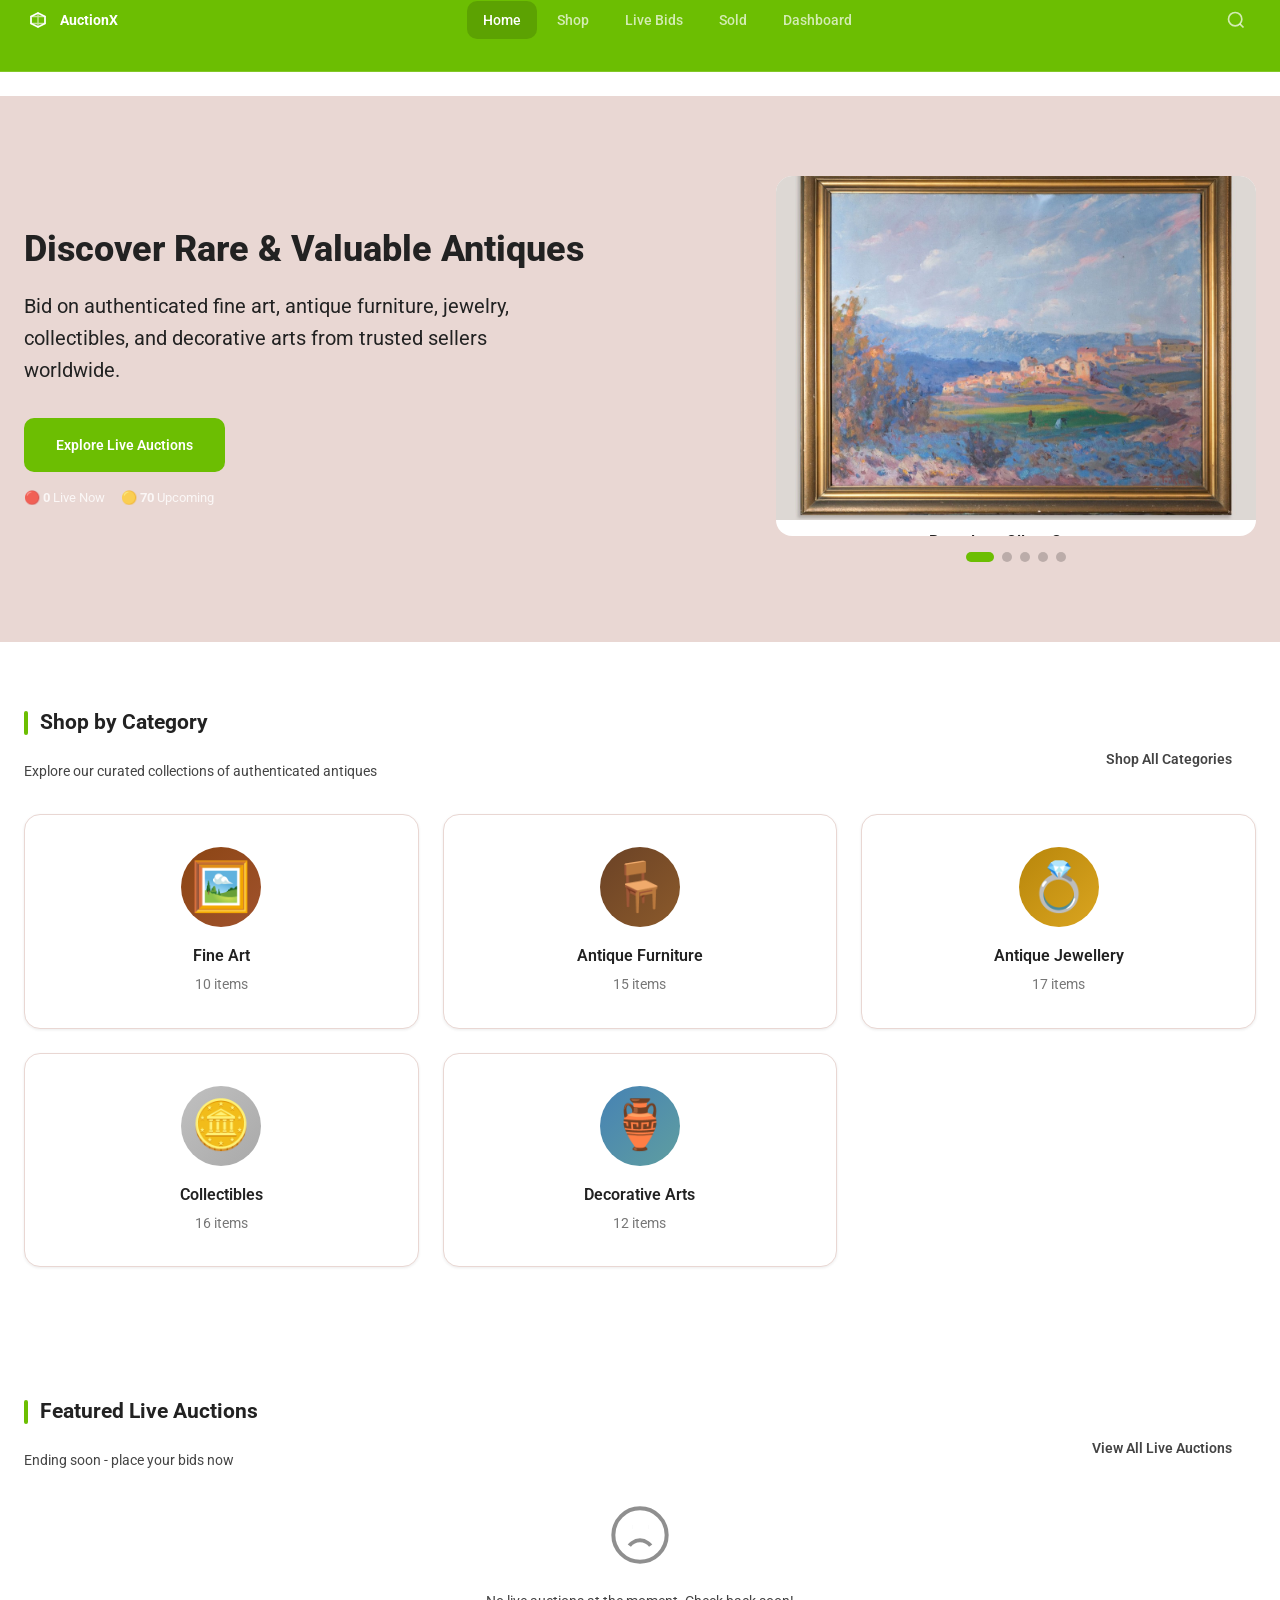
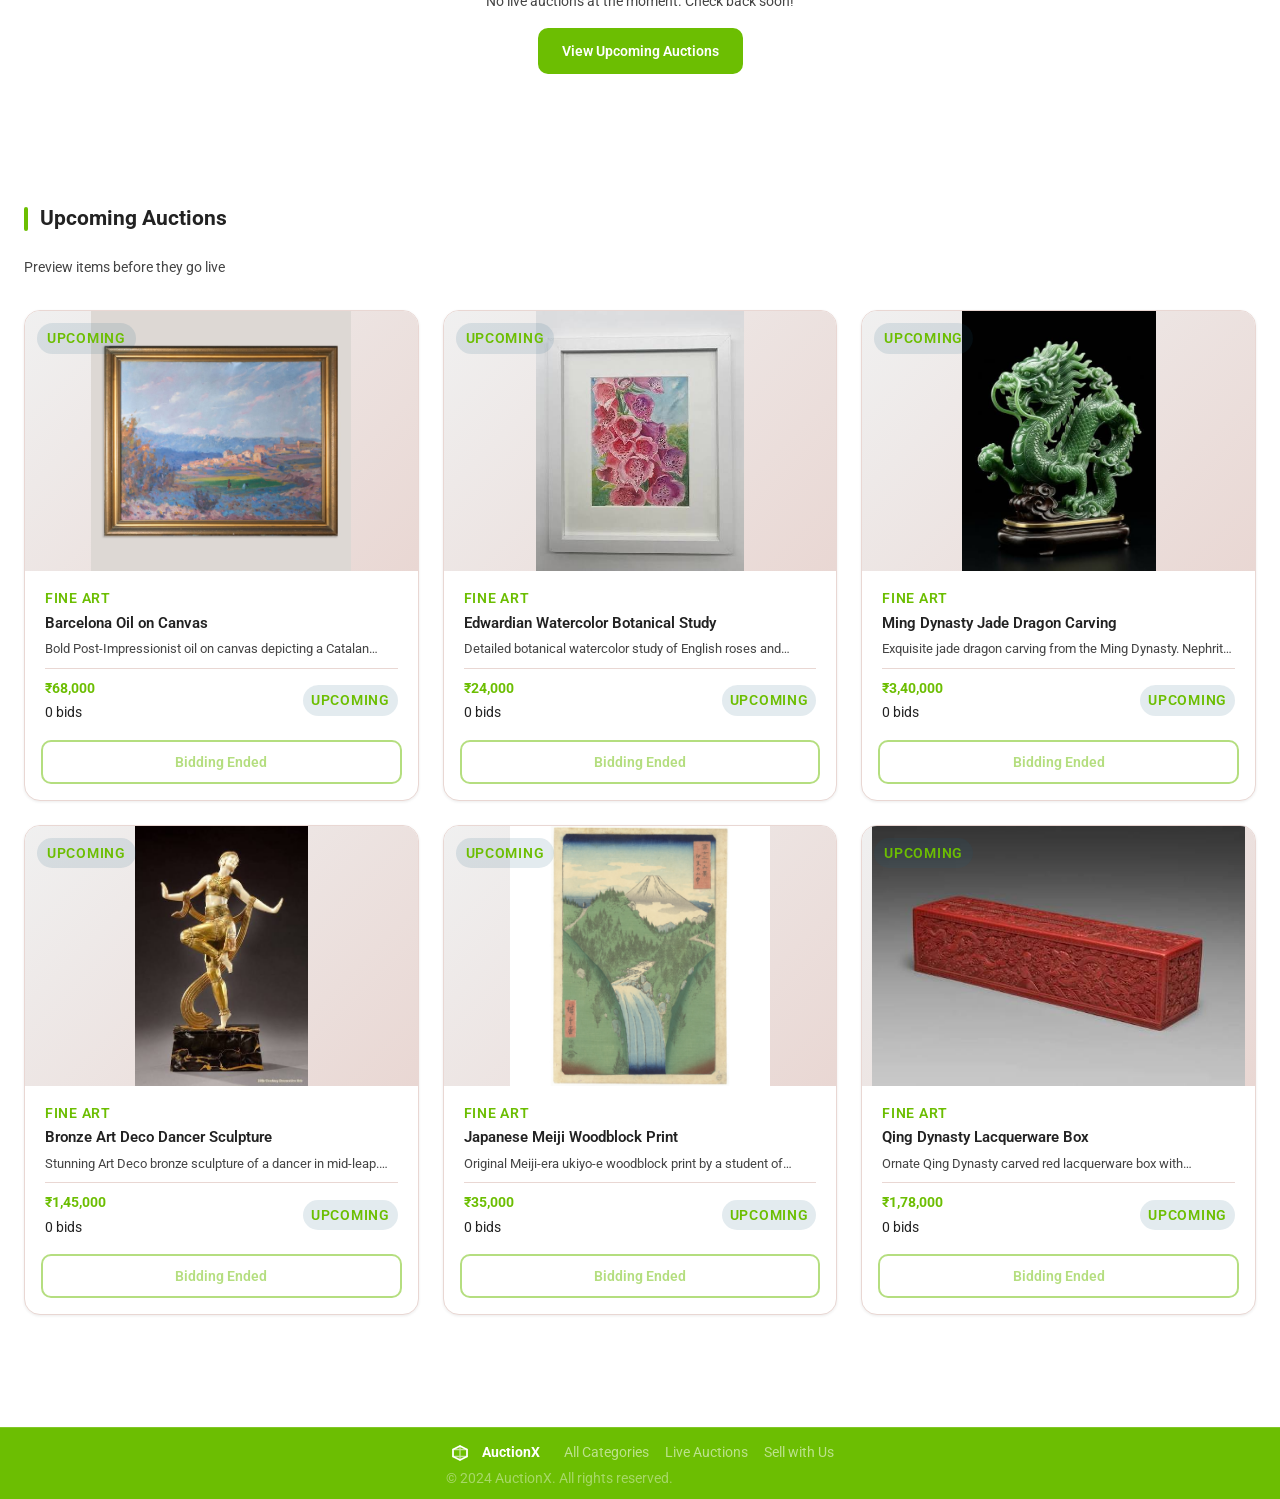
==== commit 385649e5: "feat: homepage now dynamically renders featured live & upcoming auctions from product data - Feature" ====
--- a/index.html
+++ b/index.html
@@ -4,10 +4,10 @@
     <meta charset="UTF-8">
     <meta name="viewport" content="width=device-width, initial-scale=1.0">
     <meta name="description" content="AuctionX - Premium marketplace for antique jewellery, watches, and paintings. Bid on rare collectibles from trusted sellers.">
+    <link rel="icon" type="image/svg+xml" href="data:image/svg+xml,<svg xmlns='http://www.w3.org/2000/svg' viewBox='0 0 32 32'><rect width='32' height='32' rx='8' fill='%231a5f7a'/><path d='M8 12L16 8L24 12V20L16 24L8 20V12Z' stroke='white' stroke-width='2' stroke-linecap='round' stroke-linejoin='round'/><path d='M16 8V24M8 12L24 12M8 20L24 20' stroke='white' stroke-width='1.5' stroke-linecap='round' opacity='0.6'/></svg>">
     <title>AuctionX - Premium Antique Auctions</title>
 
     <link rel="stylesheet" href="assets/css/main.css">
-    <link rel="icon" type="image/svg+xml" href="data:image/svg+xml,<svg xmlns='http://www.w3.org/2000/svg' viewBox='0 0 32 32'><rect width='32' height='32' rx='8' fill='%231a5f7a'/><path d='M8 12L16 8L24 12V20L16 24L8 20V12Z' stroke='white' stroke-width='2' stroke-linecap='round' stroke-linejoin='round'/><path d='M16 8V24M8 12L24 12M8 20L24 20' stroke='white' stroke-width='1.5' stroke-linecap='round' opacity='0.6'/></svg>">
 </head>
 <body>
     <div id="app">
@@ -287,90 +287,7 @@
                              <a href="live-bids.html" class="btn btn-ghost">View All Live Auctions</a>
                         </header>
 
-                        <div class="grid grid-3" id="featuredProducts">
-                            <article class="product-card card" data-product-id="prod_001">
-                                 <a href="product.html?id=prod_001" class="product-card-link">
-                                    <div class="product-image-wrapper">
-                                        <img src="assets/images/fine_art/Barcelona Oil on Canvas.jpg" alt="Barcelona Oil on Canvas" class="product-image" loading="lazy">
-                                        <div class="product-badge-container">
-                                            <span class="badge badge-pulse badge-success product-status-badge">Live</span>
-                                        </div>
-                                    </div>
-                                    <div class="product-info">
-                                        <div class="product-meta">
-                                            <span class="product-category">Fine Art</span>
-                                        </div>
-                                        <h3 class="product-title">Barcelona Oil on Canvas</h3>
-                                        <p class="product-description">Bold Post-Impressionist oil on canvas depicting a Catalan harbor scene. Heavy impasto, vivid blues and ochres. Circa 1920.</p>
-                                        <div class="product-bid-info">
-                                            <div>
-                                                <span class="product-current-bid">₹68,000</span>
-                                                <span class="product-bid-count">0 bids</span>
-                                            </div>
-                                            <span class="badge badge-warning product-time-remaining">5m 00s</span>
-                                        </div>
-                                    </div>
-                                </a>
-                                <div class="product-actions">
-                                    <button class="btn btn-primary place-bid-btn" data-product-id="prod_001">Place Bid</button>
-                                </div>
-                            </article>
-
-                            <article class="product-card card" data-product-id="prod_027">
-                                 <a href="product.html?id=prod_027" class="product-card-link">
-                                    <div class="product-image-wrapper">
-                                        <img src="assets/images/antique_jewellery/Victorian Diamond Necklace.jpg" alt="Victorian Diamond Necklace" class="product-image" loading="lazy">
-                                        <div class="product-badge-container">
-                                            <span class="badge badge-pulse badge-success product-status-badge">Live</span>
-                                        </div>
-                                    </div>
-                                    <div class="product-info">
-                                        <div class="product-meta">
-                                            <span class="product-category">Antique Jewellery</span>
-                                        </div>
-                                        <h3 class="product-title">Victorian Diamond Necklace</h3>
-                                        <p class="product-description">Exquisite Victorian era diamond necklace with 24K gold setting. Circa 1880. Features 12 carats of old mine cut diamonds.</p>
-                                        <div class="product-bid-info">
-                                            <div>
-                                                <span class="product-current-bid">₹50,000</span>
-                                                <span class="product-bid-count">0 bids</span>
-                                            </div>
-                                            <span class="badge badge-warning product-time-remaining">5m 00s</span>
-                                        </div>
-                                    </div>
-                                </a>
-                                <div class="product-actions">
-                                    <button class="btn btn-primary place-bid-btn" data-product-id="prod_027">Place Bid</button>
-                                </div>
-                            </article>
-
-                            <article class="product-card card" data-product-id="prod_041">
-                                 <a href="product.html?id=prod_041" class="product-card-link">
-                                    <div class="product-image-wrapper">
-                                        <img src="assets/images/collectibles/1907 Saint-Gaudens Double Eagle.jpg" alt="1907 Saint-Gaudens Double Eagle" class="product-image" loading="lazy">
-                                        <div class="product-badge-container">
-                                            <span class="badge badge-pulse badge-success product-status-badge">Live</span>
-                                        </div>
-                                    </div>
-                                    <div class="product-info">
-                                        <div class="product-meta">
-                                            <span class="product-category">Collectibles</span>
-                                        </div>
-                                        <h3 class="product-title">1907 Saint-Gaudens Double Eagle</h3>
-                                        <p class="product-description">MS-64 graded 1907 Saint-Gaudens High Relief Double Eagle gold coin. PCGS certified. Brilliant uncirculated.</p>
-                                        <div class="product-bid-info">
-                                            <div>
-                                                <span class="product-current-bid">₹1,80,000</span>
-                                                <span class="product-bid-count">0 bids</span>
-                                            </div>
-                                            <span class="badge badge-warning product-time-remaining">5m 00s</span>
-                                        </div>
-                                    </div>
-                                </a>
-                                <div class="product-actions">
-                                    <button class="btn btn-primary place-bid-btn" data-product-id="prod_041">Place Bid</button>
-                                </div>
-                        </div>
+                        <div class="grid grid-3" id="featuredProducts"></div>
                     </div>
                 </section>
 
@@ -384,91 +301,7 @@
 
                         </header>
 
-                        <div class="grid grid-3" id="upcomingProducts">
-                            <article class="product-card card" data-product-id="prod_015">
-                                <a href="product.html?id=prod_015" class="product-card-link">
-                                    <div class="product-image-wrapper">
-                                        <img src="assets/images/antique_furniture/Georgian Mahogany Chest of Drawers.jpg" alt="Georgian Mahogany Chest of Drawers" class="product-image" loading="lazy">
-                                        <div class="product-badge-container">
-                                            <span class="badge badge-info product-status-badge">Upcoming</span>
-                                        </div>
-                                    </div>
-                                    <div class="product-info">
-                                        <div class="product-meta">
-                                            <span class="product-category">Antique Furniture</span>
-                                        </div>
-                                        <h3 class="product-title">Georgian Mahogany Chest of Drawers</h3>
-                                        <p class="product-description">Fine George III mahogany chest of drawers with original brass handles. Four graduated long drawers. Circa 1780.</p>
-                                        <div class="product-bid-info">
-                                            <div>
-                                                <span class="product-current-bid">Starting: ₹85,000</span>
-                                                <span class="product-bid-count">0 bids</span>
-                                            </div>
-                                            <span class="badge badge-info product-time-remaining">Starts in 2h</span>
-                                        </div>
-                                    </div>
-                                </a>
-                                <div class="product-actions">
-                                    <button class="btn btn-outline place-bid-btn" data-product-id="prod_015" disabled>Coming Soon</button>
-                                </div>
-                            </article>
-
-                            <article class="product-card card" data-product-id="prod_054">
-                                <a href="product.html?id=prod_054" class="product-card-link">
-                                    <div class="product-image-wrapper">
-                                        <img src="assets/images/decorative_arts/Waterford Crystal Chandelier.jpg" alt="Waterford Crystal Chandelier" class="product-image" loading="lazy">
-                                        <div class="product-badge-container">
-                                            <span class="badge badge-info product-status-badge">Upcoming</span>
-                                        </div>
-                                    </div>
-                                    <div class="product-info">
-                                        <div class="product-meta">
-                                            <span class="product-category">Decorative Arts</span>
-                                        </div>
-                                        <h3 class="product-title">Waterford Crystal Chandelier</h3>
-                                        <p class="product-description">Magnificent Waterford crystal chandelier with 12 lights. Hand-cut crystal drops and pendants. Irish, circa 1880.</p>
-                                        <div class="product-bid-info">
-                                            <div>
-                                                <span class="product-current-bid">Starting: ₹88,000</span>
-                                                <span class="product-bid-count">0 bids</span>
-                                            </div>
-                                            <span class="badge badge-info product-time-remaining">Starts in 4h</span>
-                                        </div>
-                                    </div>
-                                </a>
-                                <div class="product-actions">
-                                    <button class="btn btn-outline place-bid-btn" data-product-id="prod_054" disabled>Coming Soon</button>
-                                </div>
-                            </article>
-
-                            <article class="product-card card" data-product-id="prod_049">
-                                <a href="product.html?id=prod_049" class="product-card-link">
-                                    <div class="product-image-wrapper">
-                                        <img src="assets/images/collectibles/1804 Draped Bust Silver Dollar.jpg" alt="1804 Draped Bust Silver Dollar" class="product-image" loading="lazy">
-                                        <div class="product-badge-container">
-                                            <span class="badge badge-info product-status-badge">Upcoming</span>
-                                        </div>
-                                    </div>
-                                    <div class="product-info">
-                                        <div class="product-meta">
-                                            <span class="product-category">Collectibles</span>
-                                        </div>
-                                        <h3 class="product-title">1804 Draped Bust Silver Dollar</h3>
-                                        <p class="product-description">Class I 1804 Draped Bust Silver Dollar. One of the rarest and most famous US coins. PCGS certified. Extraordinary provenance.</p>
-                                        <div class="product-bid-info">
-                                            <div>
-                                                <span class="product-current-bid">Starting: ₹1,50,000</span>
-                                                <span class="product-bid-count">0 bids</span>
-                                            </div>
-                                            <span class="badge badge-info product-time-remaining">Starts in 6h</span>
-                                        </div>
-                                    </div>
-                                </a>
-                                <div class="product-actions">
-                                    <button class="btn btn-outline place-bid-btn" data-product-id="prod_049" disabled>Coming Soon</button>
-                                </div>
-                            </article>
-                        </div>
+                        <div class="grid grid-3" id="upcomingProducts"></div>
                     </div>
                 </section>
             </main>
@@ -595,6 +428,8 @@
 
                 updateCategoryCounts();
                 updateAuctionCounts();
+                renderFeaturedProducts();
+                renderUpcomingProducts();
             });
 
             function updateCategoryCounts() {
@@ -623,6 +458,87 @@
                 if (liveEl) liveEl.textContent = liveCount;
                 if (upcomingEl) upcomingEl.textContent = upcomingCount;
             }
+
+            function renderCard(product) {
+                return `
+                    <article class="product-card card" data-product-id="${product.id}">
+                        <a href="product.html?id=${product.id}" class="product-card-link">
+                            <div class="product-image-wrapper">
+                                ${product.images && product.images[0] 
+                                    ? `<img src="${product.images[0]}" alt="${App.escapeHtml(product.name)}" class="product-image" loading="lazy">`
+                                    : `<div class="product-image-placeholder" aria-hidden="true">${App.getCategoryIcon(product.category)}</div>`
+                                }
+                                <div class="product-badge-container">
+                                    <span class="badge ${App.getStatusBadgeClass(product.status)} product-status-badge">${App.getStatusLabel(product.status)}</span>
+                                </div>
+                            </div>
+                            <div class="product-info">
+                                <div class="product-meta">
+                                    <span class="product-category">${App.getCategoryName(product.category)}</span>
+                                </div>
+                                <h3 class="product-title">${App.escapeHtml(product.name)}</h3>
+                                <p class="product-description">${App.escapeHtml(product.description.substring(0, 100))}...</p>
+                                <div class="product-bid-info">
+                                    <div>
+                                        <span class="product-current-bid">${App.formatCurrency(product.currentBid)}</span>
+                                        <span class="product-bid-count">${product.bidHistory.length} bids</span>
+                                    </div>
+                                    <span class="badge badge-info product-time-remaining">${product.status === 'active' && product.endTime ? App.getTimeRemaining(product.endTime) : App.getStatusLabel(product.status)}</span>
+                                </div>
+                            </div>
+                        </a>
+                        <div class="product-actions">
+                            ${product.status === 'active' ? `
+                                ${App.userHasBidOnProduct(product.id) 
+                                    ? `<button class="btn btn-outline change-bid-btn" data-product-id="${product.id}">Change Bid</button>`
+                                    : `<button class="btn btn-primary place-bid-btn" data-product-id="${product.id}">Place Bid</button>`
+                                }
+                            ` : product.status === 'pending' ? `
+                                <button class="btn btn-outline place-bid-btn" data-product-id="${product.id}" disabled>Coming Soon</button>
+                            ` : `
+                                <button class="btn btn-outline place-bid-btn" data-product-id="${product.id}" disabled>${App.getStatusLabel(product.status)}</button>
+                            `}
+                        </div>
+                    </article>
+                `;
+            }
+
+            function renderFeaturedProducts() {
+                const grid = document.getElementById('featuredProducts');
+                const products = AuctionData.products.filter(p => p.status === 'active');
+                if (products.length === 0) {
+                    grid.innerHTML = `
+                        <div class="text-center py-32" style="grid-column: 1/-1;">
+                            <svg width="64" height="64" viewBox="0 0 24 24" fill="none" stroke="currentColor" stroke-width="1.5" style="margin-bottom: 16px; opacity: 0.5;" aria-hidden="true">
+                                <circle cx="12" cy="12" r="10"/><path d="M16 16s-1.5-2-4-2-4 2-4 2"/><line x1="9" y1="9" x2="9.01" y2="9"/><line x1="15" y1="9" x2="15.01" y2="9"/>
+                            </svg>
+                            <p class="text-secondary">No live auctions at the moment. Check back soon!</p>
+                            <a href="upcoming-section" class="btn btn-primary mt-16" onclick="document.getElementById('upcoming-title').scrollIntoView({behavior:'smooth'})">View Upcoming Auctions</a>
+                        </div>
+                    `;
+                    return;
+                }
+                grid.innerHTML = products.slice(0, 6).map(renderCard).join('');
+                App.initProductCards();
+            }
+
+            function renderUpcomingProducts() {
+                const grid = document.getElementById('upcomingProducts');
+                const products = AuctionData.products.filter(p => p.status === 'pending');
+                if (products.length === 0) {
+                    grid.innerHTML = `
+                        <div class="text-center py-32" style="grid-column: 1/-1;">
+                            <svg width="64" height="64" viewBox="0 0 24 24" fill="none" stroke="currentColor" stroke-width="1.5" style="margin-bottom: 16px; opacity: 0.5;" aria-hidden="true">
+                                <rect x="3" y="3" width="18" height="18" rx="2"/><path d="M3 9h18"/><path d="M9 21V9"/>
+                            </svg>
+                            <p class="text-secondary">No upcoming auctions at this time.</p>
+                        </div>
+                    `;
+                    return;
+                }
+                grid.innerHTML = products.slice(0, 6).map(renderCard).join('');
+                App.initProductCards();
+            }
         </script>
     </body>
 </html>
--- a/assets/css/main.css
+++ b/assets/css/main.css
@@ -1479,7 +1479,10 @@
     position: relative;
     height: 260px;
     overflow: hidden;
-    background: var(--background);
+    background: linear-gradient(135deg, var(--grey1), var(--grey2));
+    display: flex;
+    align-items: center;
+    justify-content: center;
 }
 .product-image-placeholder {
     width: 100%;
@@ -1491,8 +1494,9 @@
 }
 .product-image {
     width: 100%;
-    height: 100%;
-    object-fit: cover;
+    height: 260px;
+    object-fit: contain;
+    object-position: center;
     display: block;
 }
 .product-badge-container {
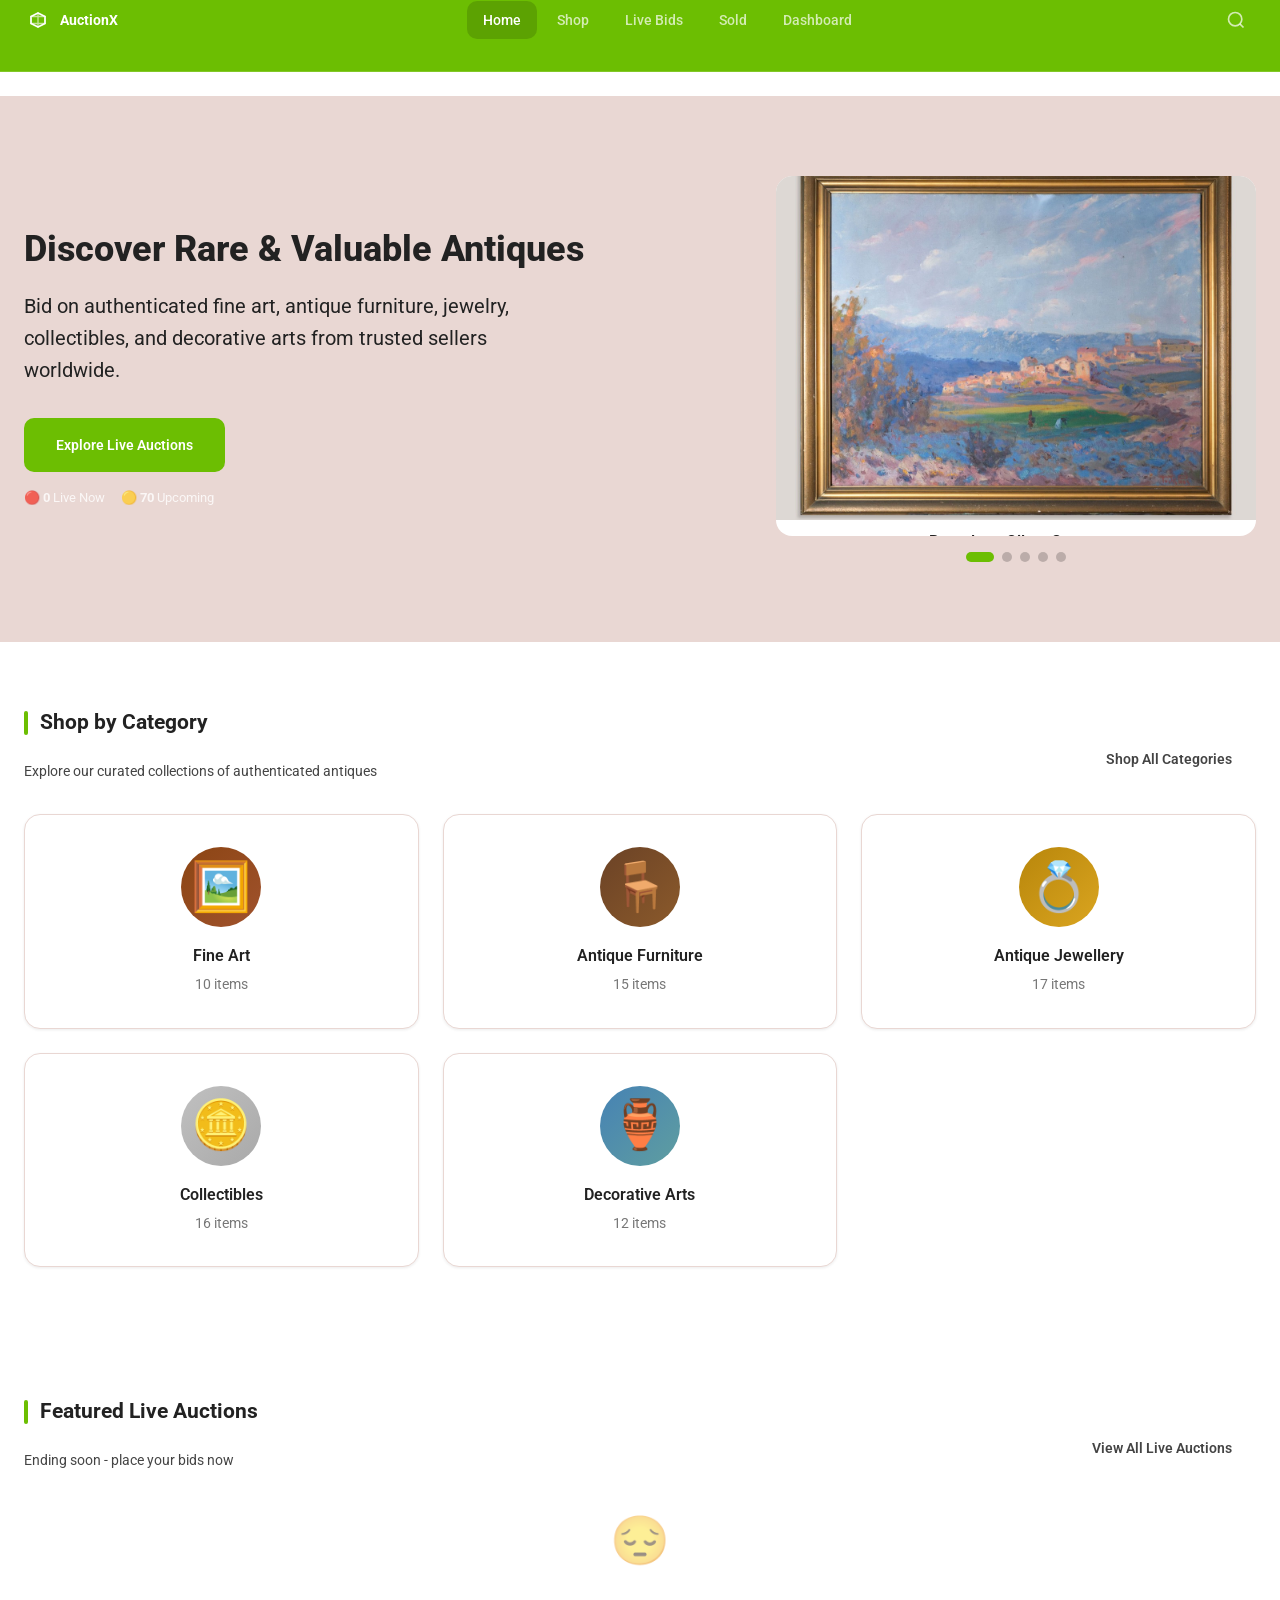
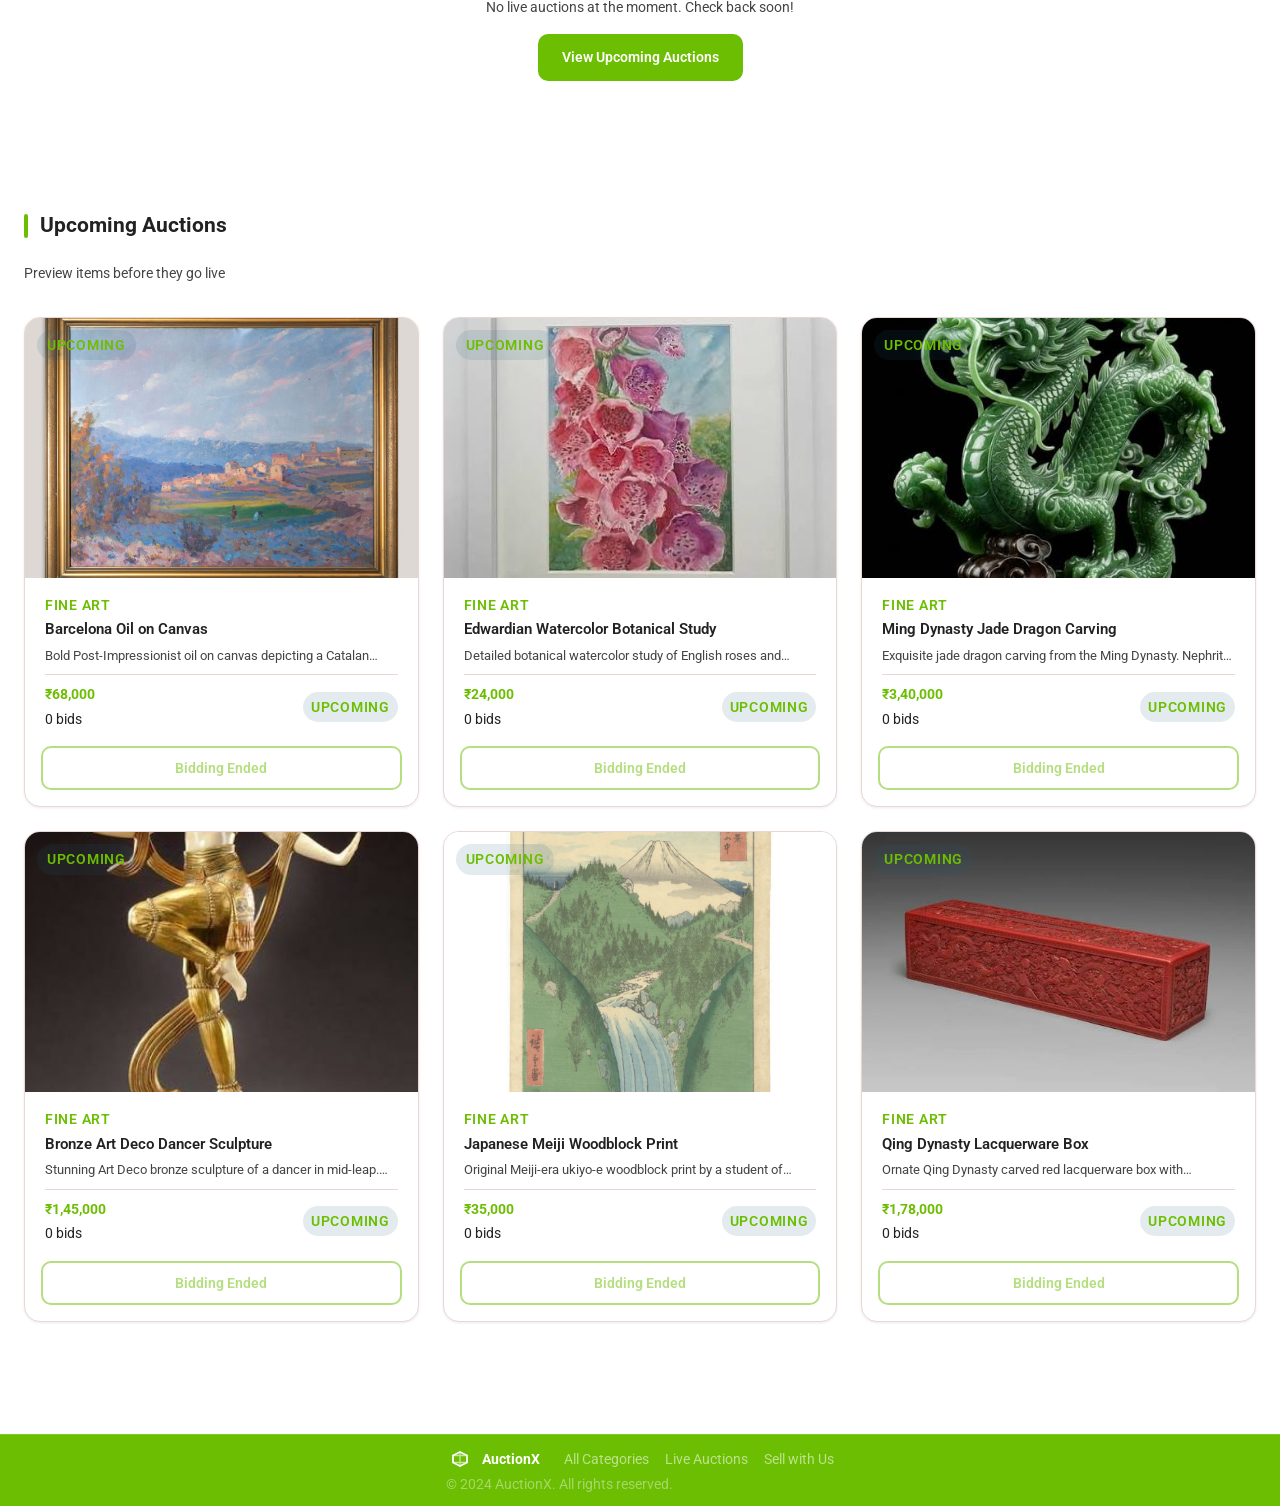
==== commit 495da34a: "fix: login with username and image display in product cards - Restored loadData() call at bottom of " ====
--- a/index.html
+++ b/index.html
@@ -509,13 +509,15 @@
                 if (products.length === 0) {
                     grid.innerHTML = `
                         <div class="text-center py-32" style="grid-column: 1/-1;">
-                            <svg width="64" height="64" viewBox="0 0 24 24" fill="none" stroke="currentColor" stroke-width="1.5" style="margin-bottom: 16px; opacity: 0.5;" aria-hidden="true">
-                                <circle cx="12" cy="12" r="10"/><path d="M16 16s-1.5-2-4-2-4 2-4 2"/><line x1="9" y1="9" x2="9.01" y2="9"/><line x1="15" y1="9" x2="15.01" y2="9"/>
-                            </svg>
+                            <span style="font-size: 48px; opacity: 0.5; display: block; margin-bottom: 16px;">😔</span>
                             <p class="text-secondary">No live auctions at the moment. Check back soon!</p>
-                            <a href="upcoming-section" class="btn btn-primary mt-16" onclick="document.getElementById('upcoming-title').scrollIntoView({behavior:'smooth'})">View Upcoming Auctions</a>
+                            <a href="#" class="btn btn-primary mt-16" id="viewUpcomingBtn">View Upcoming Auctions</a>
                         </div>
                     `;
+                    document.getElementById('viewUpcomingBtn')?.addEventListener('click', (e) => {
+                        e.preventDefault();
+                        document.getElementById('upcoming-title')?.scrollIntoView({behavior:'smooth'});
+                    });
                     return;
                 }
                 grid.innerHTML = products.slice(0, 6).map(renderCard).join('');
--- a/assets/css/main.css
+++ b/assets/css/main.css
@@ -1495,7 +1495,7 @@
 .product-image {
     width: 100%;
     height: 260px;
-    object-fit: contain;
+    object-fit: cover;
     object-position: center;
     display: block;
 }
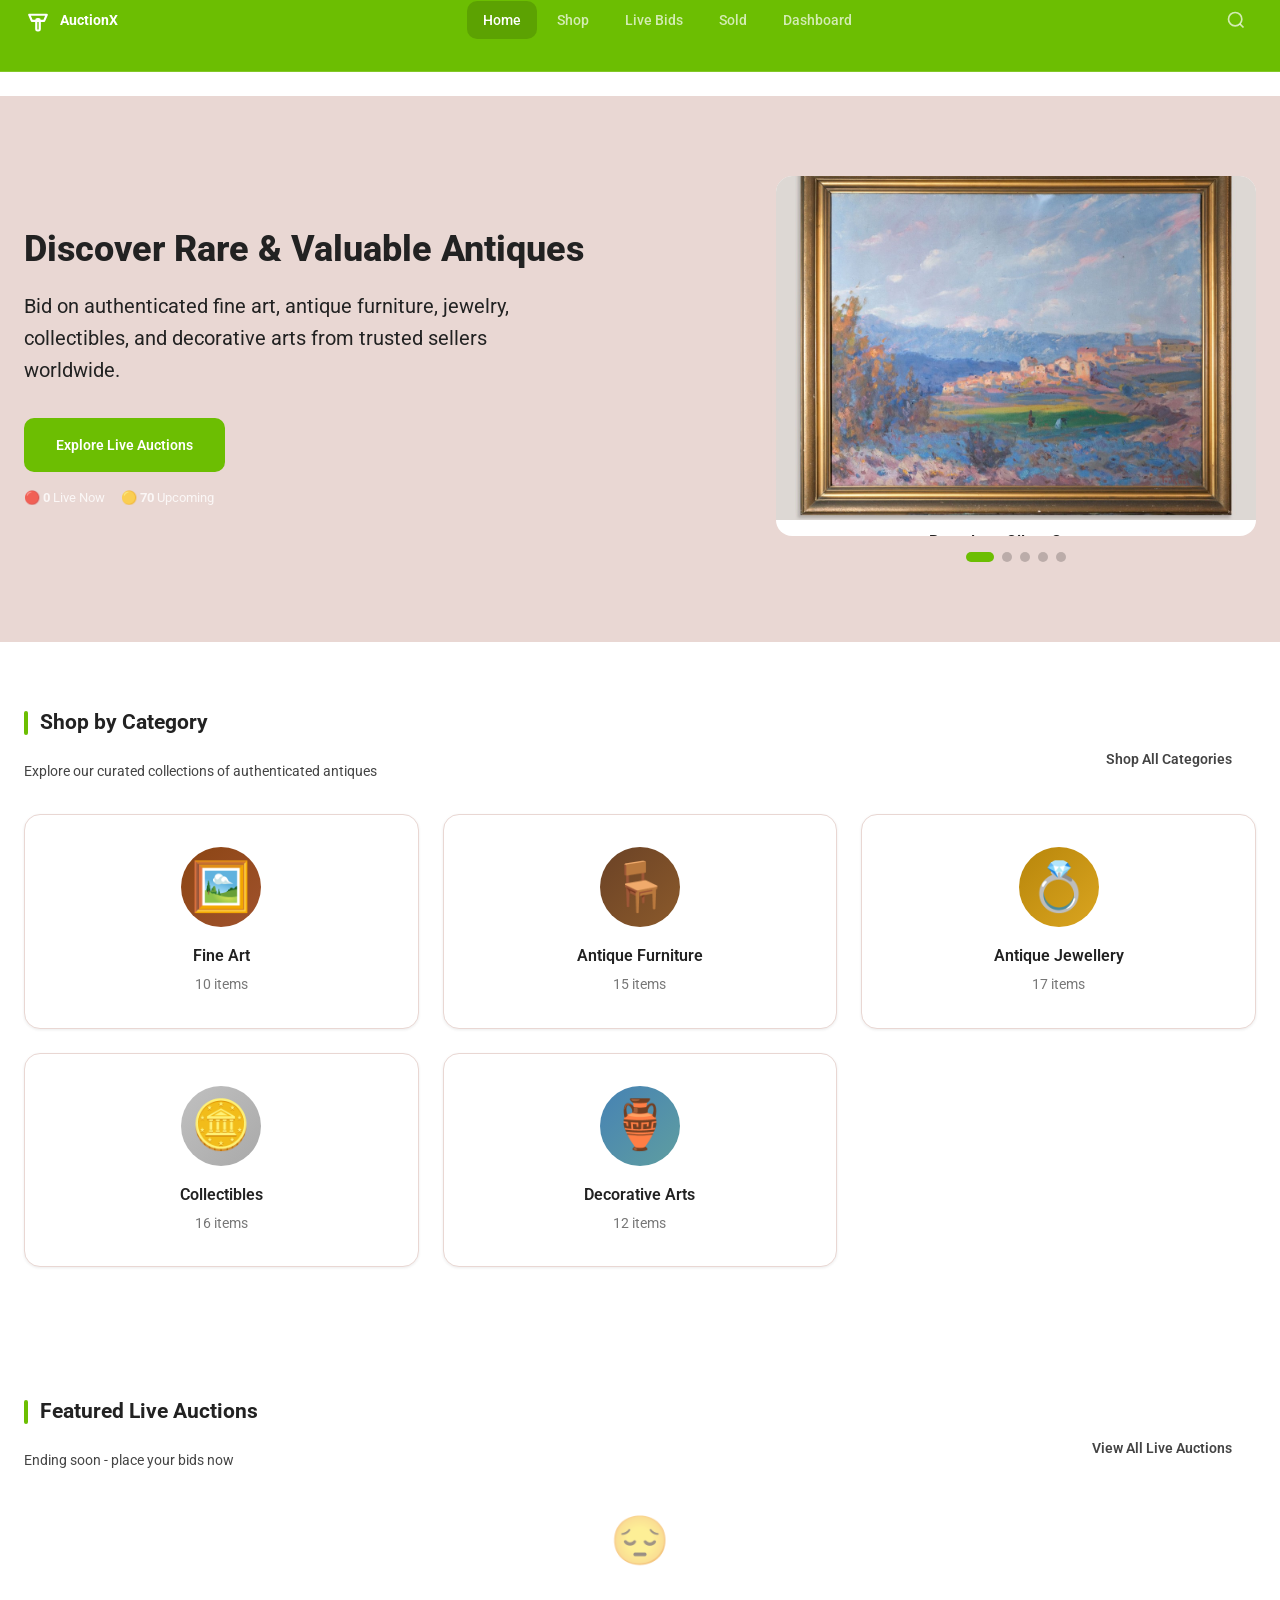
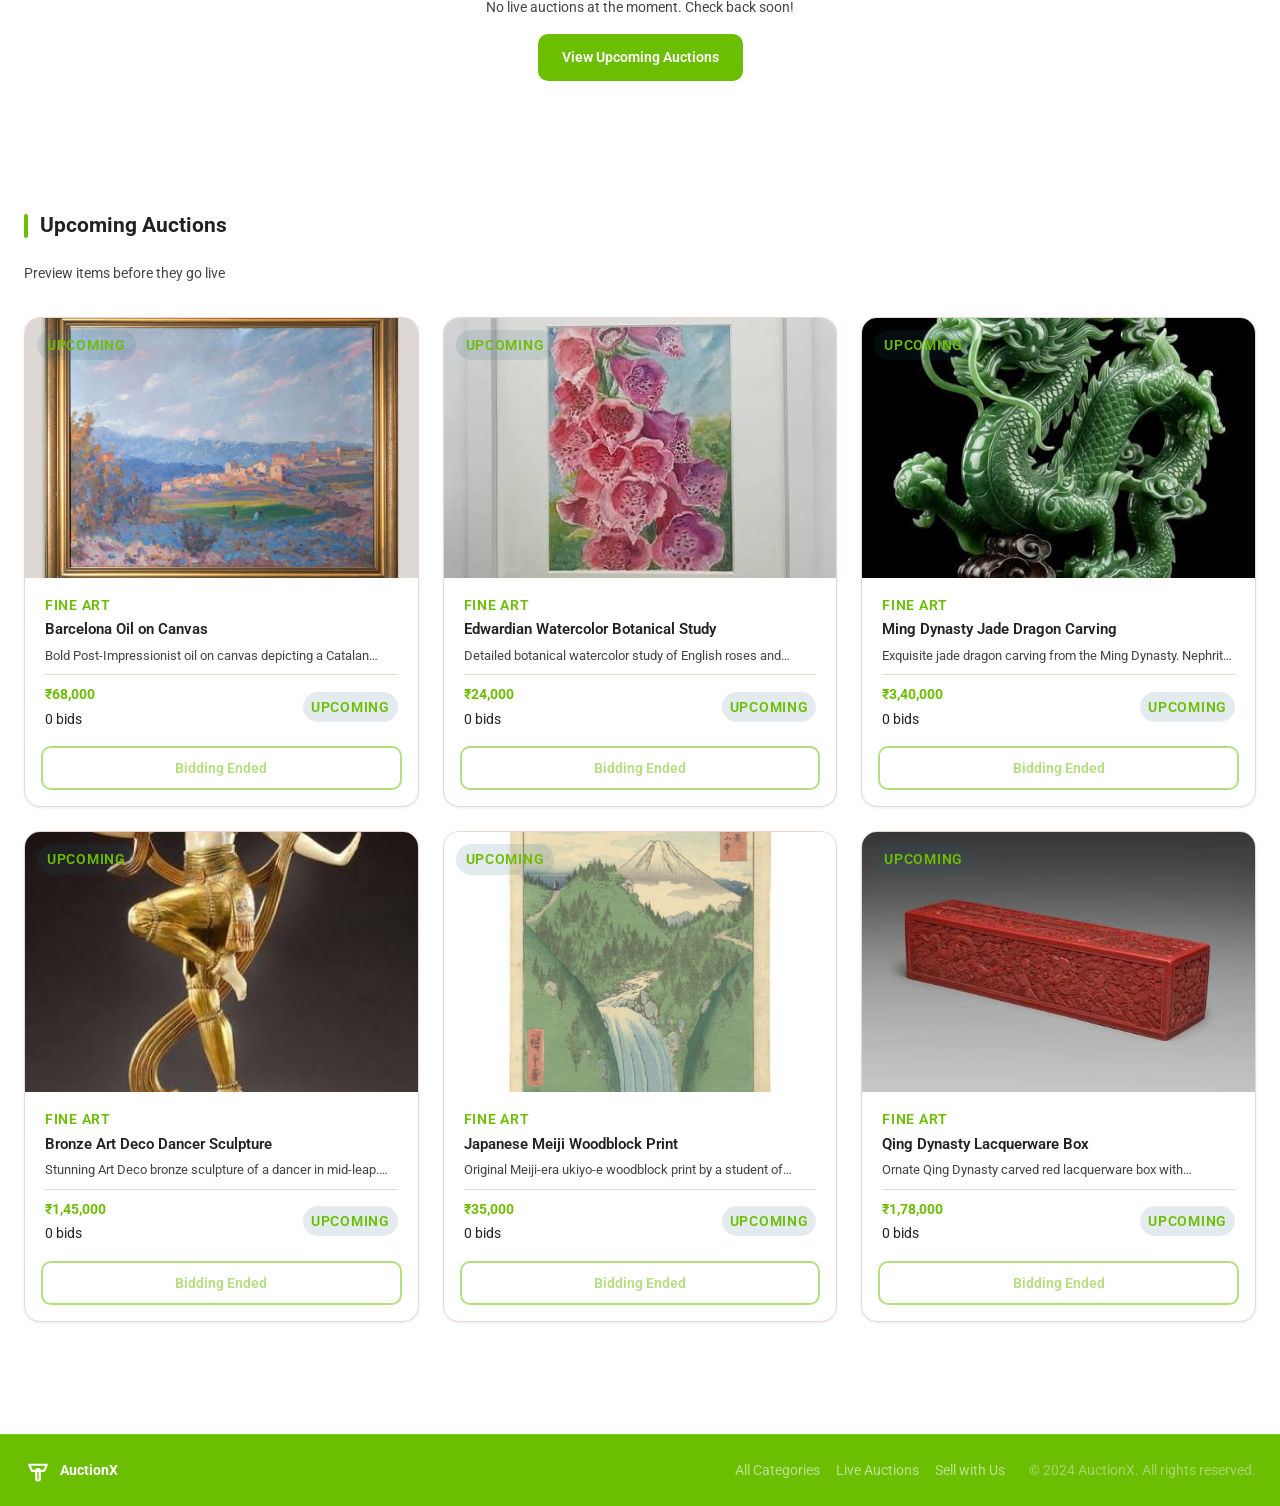
==== commit 1b0c2edf: "Replace diamond logo with gavel icon across all pages" ====
--- a/index.html
+++ b/index.html
@@ -4,7 +4,7 @@
     <meta charset="UTF-8">
     <meta name="viewport" content="width=device-width, initial-scale=1.0">
     <meta name="description" content="AuctionX - Premium marketplace for antique jewellery, watches, and paintings. Bid on rare collectibles from trusted sellers.">
-    <link rel="icon" type="image/svg+xml" href="data:image/svg+xml,<svg xmlns='http://www.w3.org/2000/svg' viewBox='0 0 32 32'><rect width='32' height='32' rx='8' fill='%231a5f7a'/><path d='M8 12L16 8L24 12V20L16 24L8 20V12Z' stroke='white' stroke-width='2' stroke-linecap='round' stroke-linejoin='round'/><path d='M16 8V24M8 12L24 12M8 20L24 20' stroke='white' stroke-width='1.5' stroke-linecap='round' opacity='0.6'/></svg>">
+    <link rel="icon" type="image/svg+xml" href="data:image/svg+xml,<svg xmlns='http://www.w3.org/2000/svg' viewBox='0 0 32 32'><rect width='32' height='32' rx='8' fill='%231a5f7a'/><path d='M6 10L26 10L23 17H9L6 10Z' stroke='white' stroke-width='2.5' stroke-linejoin='round'/><rect x='14' y='15' width='4' height='13' rx='1.5' stroke='white' stroke-width='2.5'/></svg>">
     <title>AuctionX - Premium Antique Auctions</title>
 
     <link rel="stylesheet" href="assets/css/main.css">
@@ -16,7 +16,7 @@
                 <div class="header-inner flex justify-between items-center">
                     <a href="index.html" class="logo flex items-center gap-8" aria-label="AuctionX Home">
                         
-                        <svg width="28" height="28" viewBox="0 0 32 32" fill="none" aria-hidden="true"><path d="M8 12L16 8L24 12V20L16 24L8 20V12Z" stroke="currentColor" stroke-width="2" stroke-linecap="round" stroke-linejoin="round"/><path d="M16 8V24M8 12L24 12M8 20L24 20" stroke="currentColor" stroke-width="1.5" stroke-linecap="round" opacity="0.6"/></svg>
+                        <svg width="28" height="28" viewBox="0 0 32 32" fill="none" aria-hidden="true"><path d="M6 10L26 10L23 17H9L6 10Z" stroke="currentColor" stroke-width="2.5" stroke-linejoin="round"/><rect x="14" y="15" width="4" height="13" rx="1.5" stroke="currentColor" stroke-width="2.5"/></svg>
                                 <span class="logo-text font-bold text-xl">AuctionX</span>
                     </a>
 
@@ -312,7 +312,7 @@
                         <div class="footer-brand">
                             <a href="index.html" class="logo flex items-center gap-8">
                                 
-                                <svg width="28" height="28" viewBox="0 0 32 32" fill="none" aria-hidden="true"><path d="M8 12L16 8L24 12V20L16 24L8 20V12Z" stroke="currentColor" stroke-width="2" stroke-linecap="round" stroke-linejoin="round"/><path d="M16 8V24M8 12L24 12M8 20L24 20" stroke="currentColor" stroke-width="1.5" stroke-linecap="round" opacity="0.6"/></svg>
+                                <svg width="28" height="28" viewBox="0 0 32 32" fill="none" aria-hidden="true"><path d="M6 10L26 10L23 17H9L6 10Z" stroke="currentColor" stroke-width="2.5" stroke-linejoin="round"/><rect x="14" y="15" width="4" height="13" rx="1.5" stroke="currentColor" stroke-width="2.5"/></svg>
                                 <span class="logo-text font-bold text-xl">AuctionX</span>
                             </a>
                             <p class="footer-tagline">Premium auction marketplace for rare and valuable collectibles.</p>
--- a/assets/css/main.css
+++ b/assets/css/main.css
@@ -1222,11 +1222,18 @@
     align-items: center;
     color: rgba(255,255,255,0.7);
 }
-.footer-grid {
+.footer .container {
     display: flex;
     align-items: center;
     justify-content: space-between;
     width: 100%;
+    gap: 24px;
+}
+.footer-grid {
+    display: flex;
+    align-items: center;
+    justify-content: space-between;
+    flex: 1;
     gap: 24px;
 }
 .footer-brand {
@@ -2077,6 +2084,7 @@
     .categories-section,
     .featured-section,
     .upcoming-section { padding: 40px 0; }
+    .footer .container { flex-wrap: wrap; justify-content: center; gap: 12px; }
     .footer { height: auto; min-height: 56px; padding: 12px 0; }
     .footer-grid { flex-wrap: wrap; gap: 12px; justify-content: center; }
     .footer-nav { flex-wrap: wrap; justify-content: center; gap: 12px; }
@@ -2089,6 +2097,7 @@
 @media (max-width: 480px) {
     .hero-actions { flex-direction: column; }
     .hero-actions .btn { width: 100%; }
+    .footer .container { flex-direction: column; gap: 8px; text-align: center; }
     .footer-grid { flex-direction: column; gap: 8px; text-align: center; }
     .footer-nav { flex-direction: column; align-items: center; }
     .footer-col ul { flex-direction: column; align-items: center; gap: 8px; }
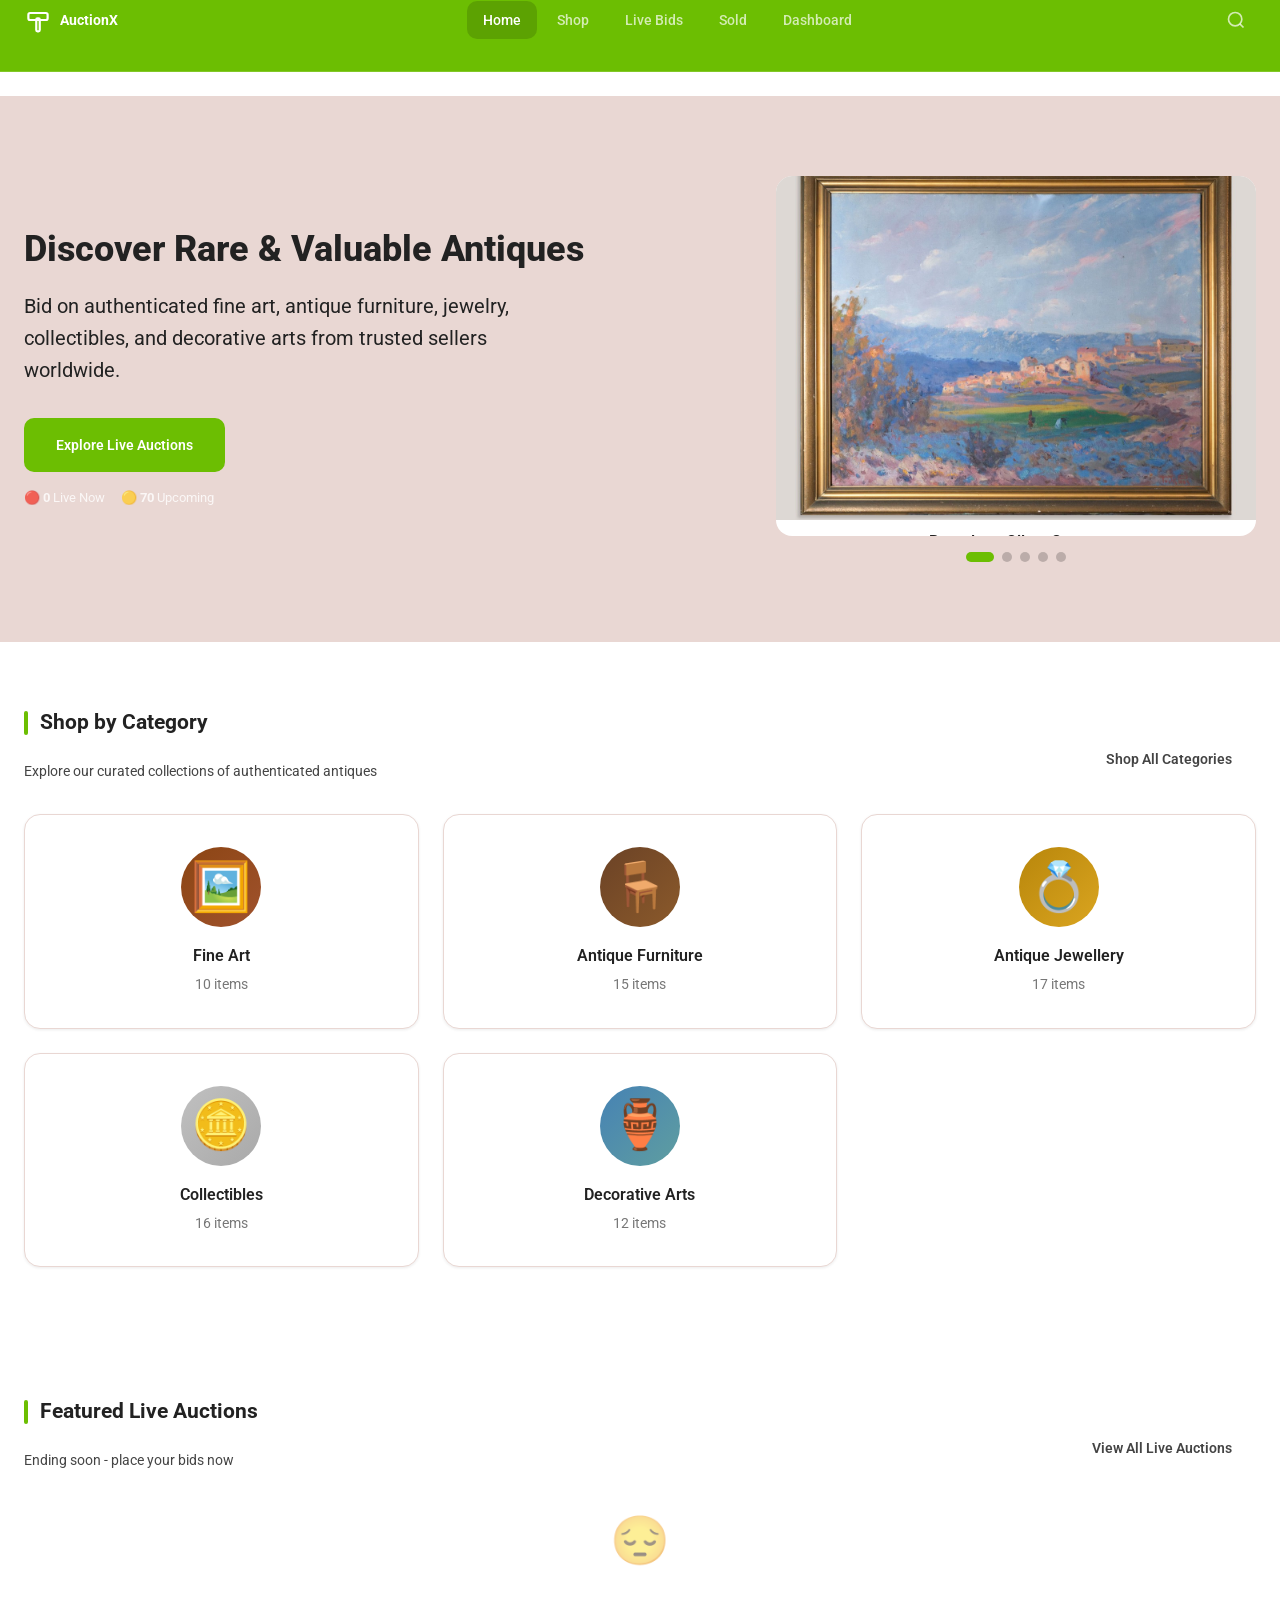
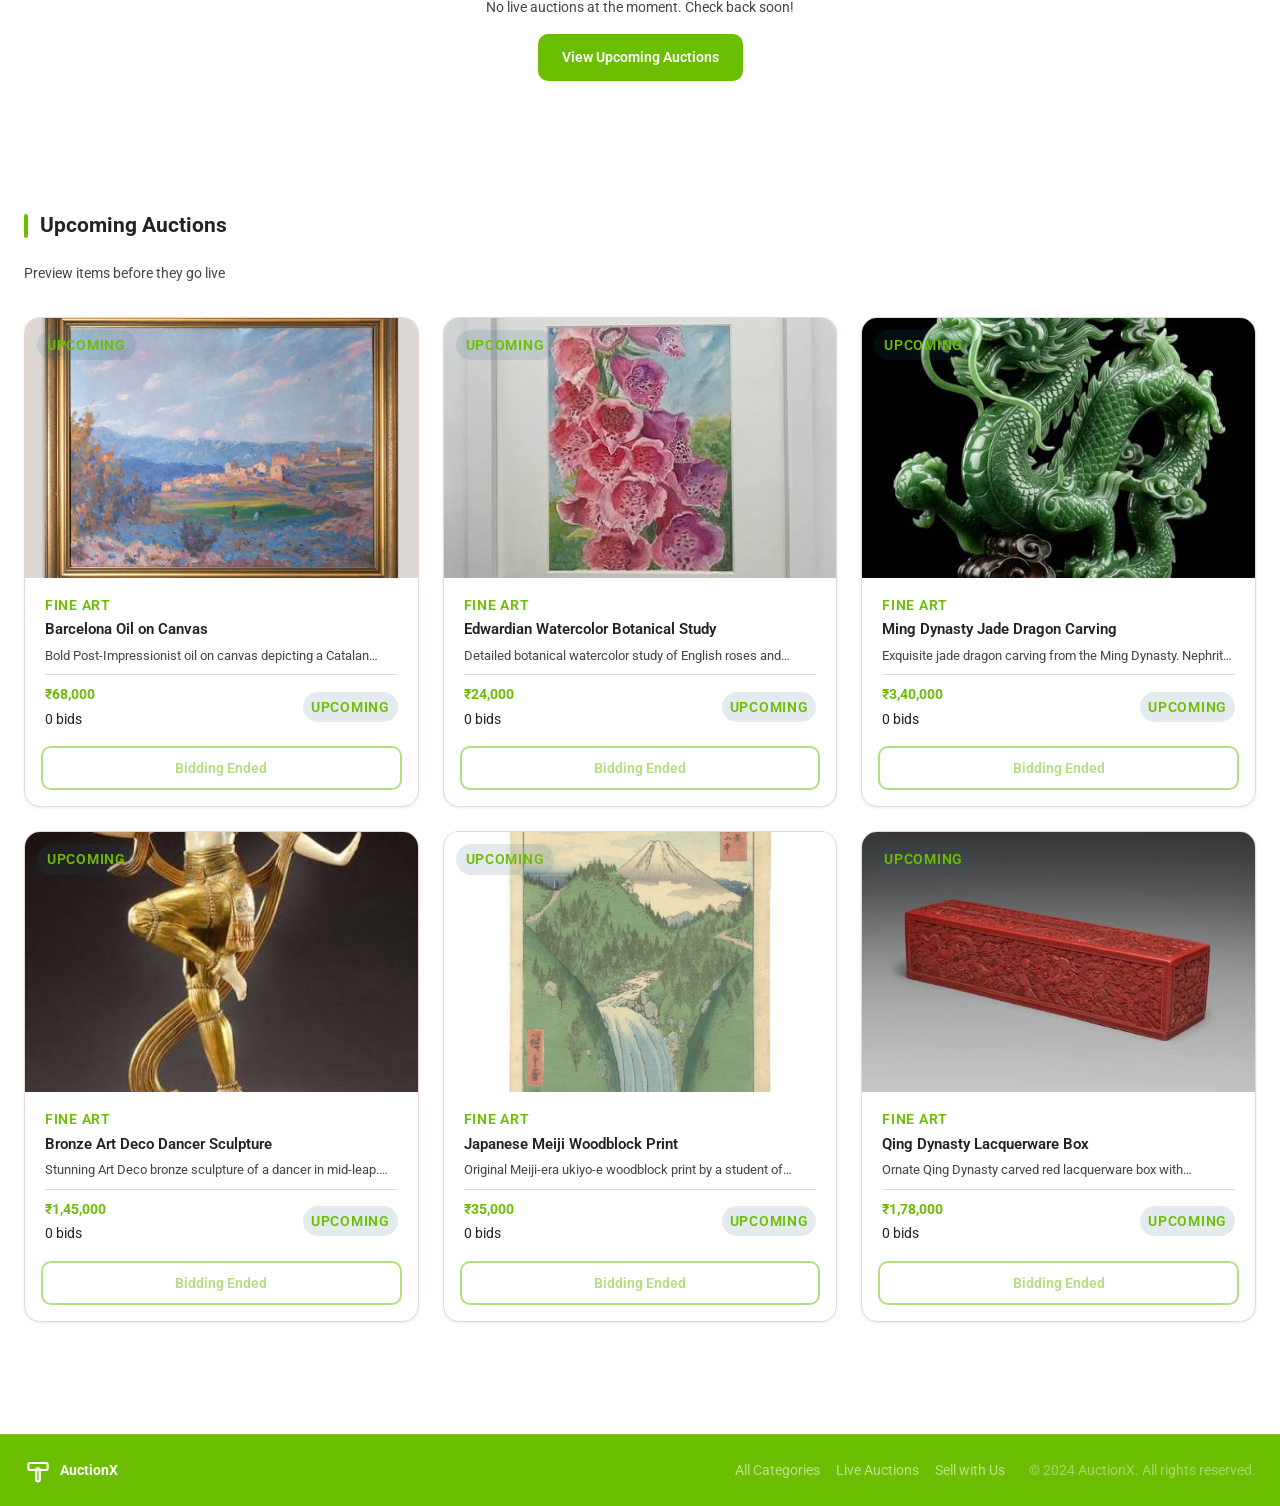
==== commit 5738840f: "Replace gavel logo with hammer icon across all pages" ====
--- a/index.html
+++ b/index.html
@@ -4,7 +4,7 @@
     <meta charset="UTF-8">
     <meta name="viewport" content="width=device-width, initial-scale=1.0">
     <meta name="description" content="AuctionX - Premium marketplace for antique jewellery, watches, and paintings. Bid on rare collectibles from trusted sellers.">
-    <link rel="icon" type="image/svg+xml" href="data:image/svg+xml,<svg xmlns='http://www.w3.org/2000/svg' viewBox='0 0 32 32'><rect width='32' height='32' rx='8' fill='%231a5f7a'/><path d='M6 10L26 10L23 17H9L6 10Z' stroke='white' stroke-width='2.5' stroke-linejoin='round'/><rect x='14' y='15' width='4' height='13' rx='1.5' stroke='white' stroke-width='2.5'/></svg>">
+    <link rel="icon" type="image/svg+xml" href="data:image/svg+xml,<svg xmlns='http://www.w3.org/2000/svg' viewBox='0 0 32 32'><rect width='32' height='32' rx='8' fill='%231a5f7a'/><rect x='5' y='8' width='22' height='8' rx='2' stroke='white' stroke-width='2.5'/><rect x='14' y='14' width='4' height='15' rx='1.5' stroke='white' stroke-width='2.5'/></svg>">
     <title>AuctionX - Premium Antique Auctions</title>
 
     <link rel="stylesheet" href="assets/css/main.css">
@@ -16,7 +16,7 @@
                 <div class="header-inner flex justify-between items-center">
                     <a href="index.html" class="logo flex items-center gap-8" aria-label="AuctionX Home">
                         
-                        <svg width="28" height="28" viewBox="0 0 32 32" fill="none" aria-hidden="true"><path d="M6 10L26 10L23 17H9L6 10Z" stroke="currentColor" stroke-width="2.5" stroke-linejoin="round"/><rect x="14" y="15" width="4" height="13" rx="1.5" stroke="currentColor" stroke-width="2.5"/></svg>
+                        <svg width="28" height="28" viewBox="0 0 32 32" fill="none" aria-hidden="true"><rect x="5" y="8" width="22" height="8" rx="2" stroke="currentColor" stroke-width="2.5"/><rect x="14" y="14" width="4" height="15" rx="1.5" stroke="currentColor" stroke-width="2.5"/></svg>
                                 <span class="logo-text font-bold text-xl">AuctionX</span>
                     </a>
 
@@ -312,7 +312,7 @@
                         <div class="footer-brand">
                             <a href="index.html" class="logo flex items-center gap-8">
                                 
-                                <svg width="28" height="28" viewBox="0 0 32 32" fill="none" aria-hidden="true"><path d="M6 10L26 10L23 17H9L6 10Z" stroke="currentColor" stroke-width="2.5" stroke-linejoin="round"/><rect x="14" y="15" width="4" height="13" rx="1.5" stroke="currentColor" stroke-width="2.5"/></svg>
+                                <svg width="28" height="28" viewBox="0 0 32 32" fill="none" aria-hidden="true"><rect x="5" y="8" width="22" height="8" rx="2" stroke="currentColor" stroke-width="2.5"/><rect x="14" y="14" width="4" height="15" rx="1.5" stroke="currentColor" stroke-width="2.5"/></svg>
                                 <span class="logo-text font-bold text-xl">AuctionX</span>
                             </a>
                             <p class="footer-tagline">Premium auction marketplace for rare and valuable collectibles.</p>
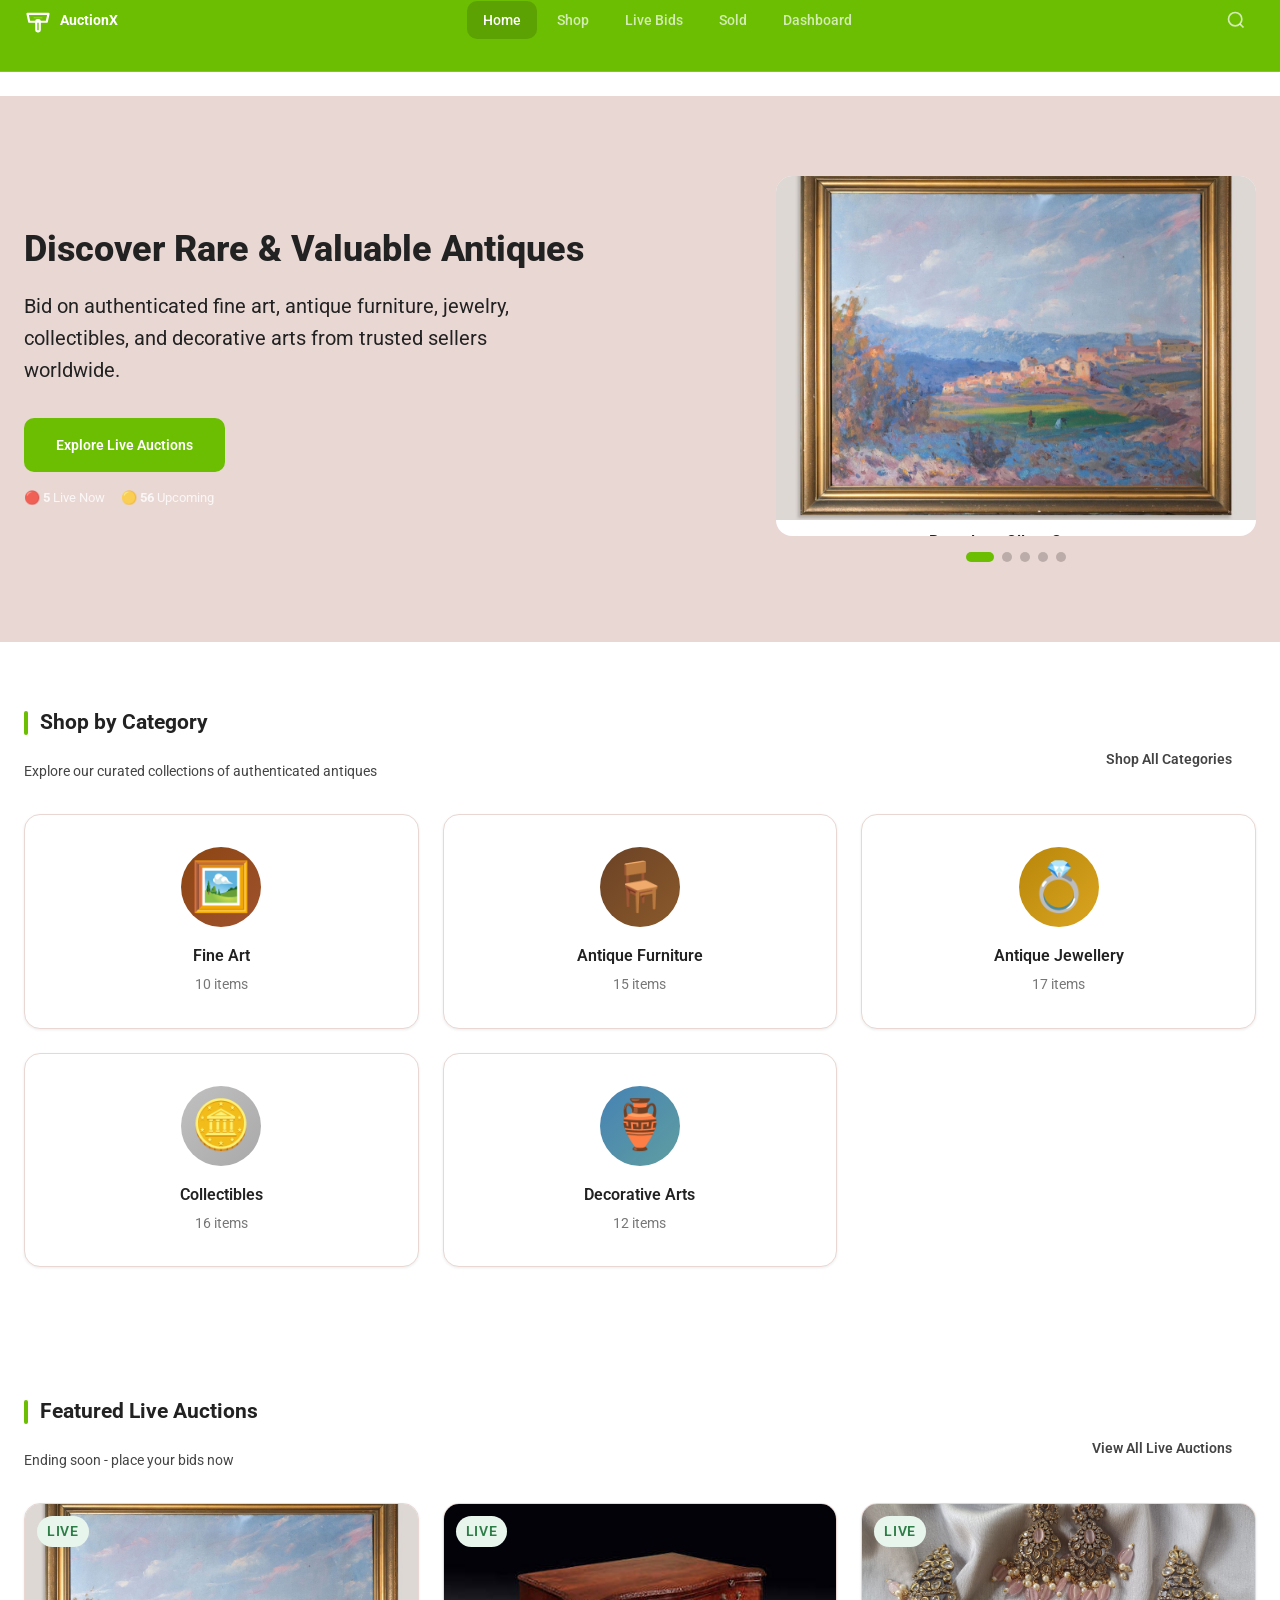
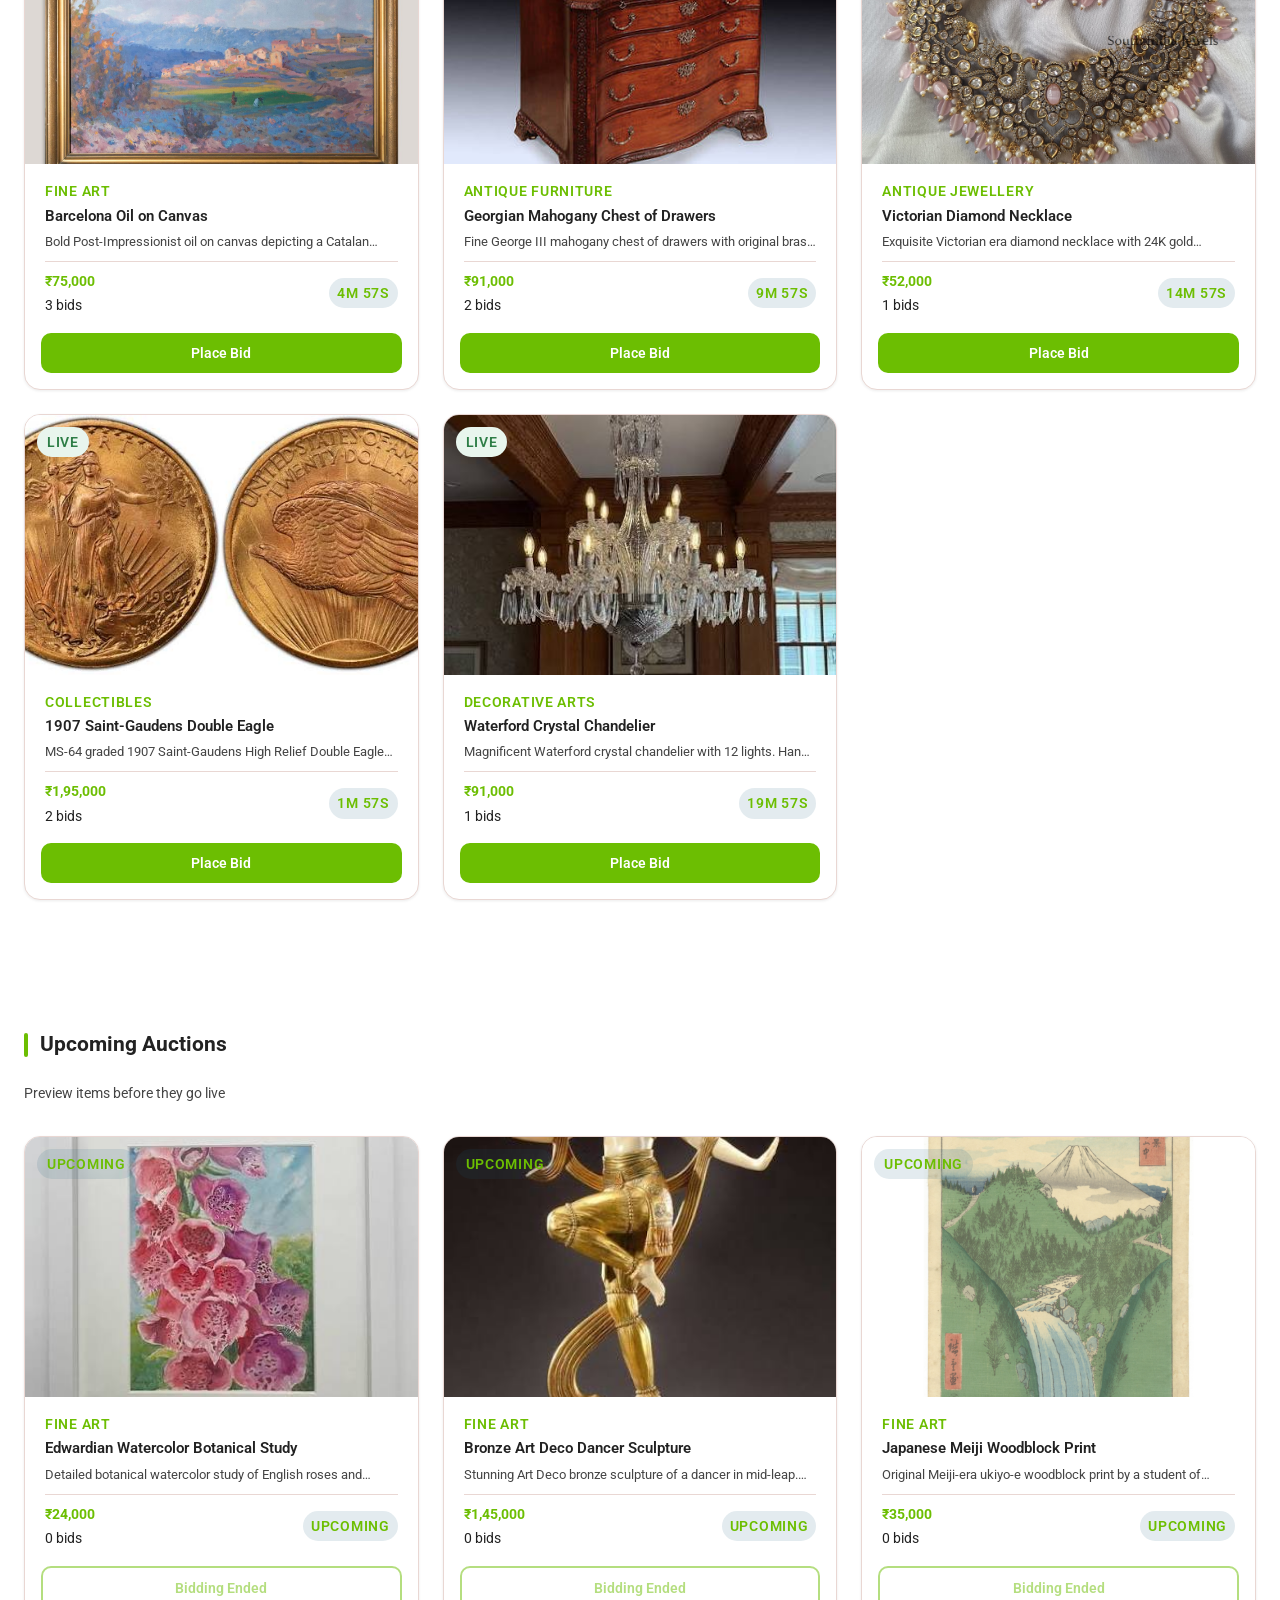
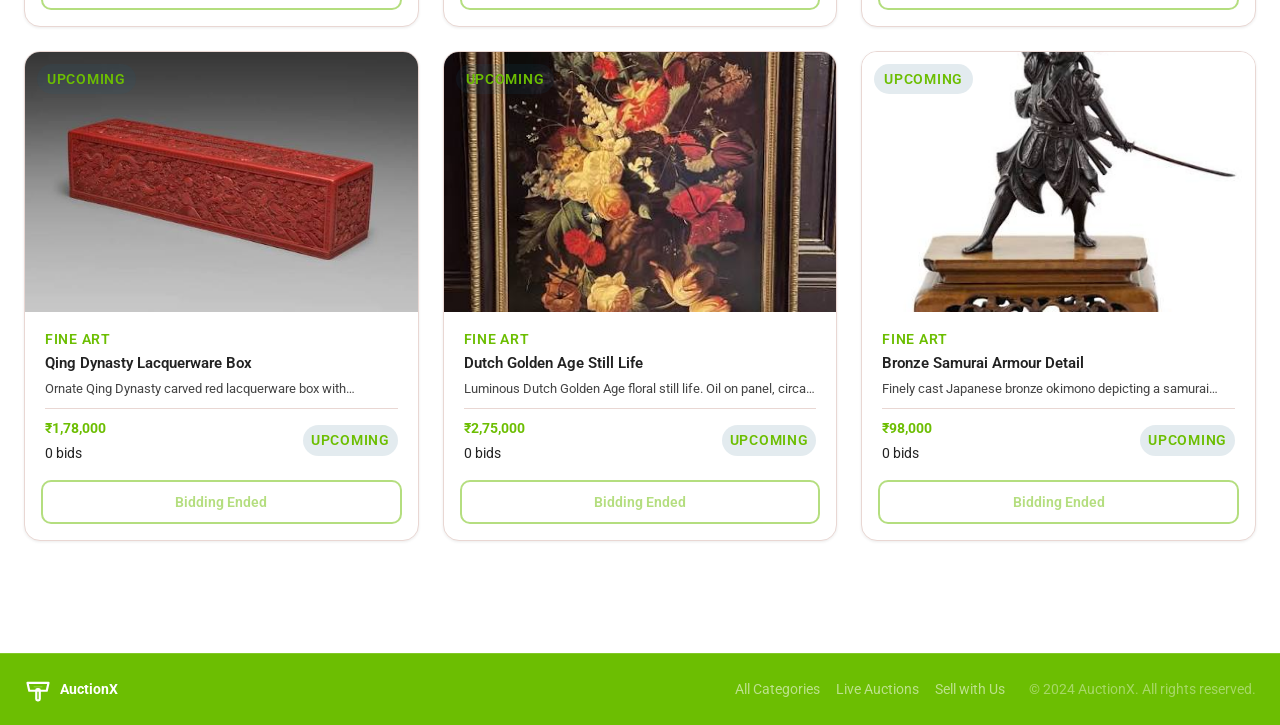
==== commit 92a60fa6: "Improve hammer logo - tapered head with center groove detail" ====
--- a/index.html
+++ b/index.html
@@ -4,7 +4,7 @@
     <meta charset="UTF-8">
     <meta name="viewport" content="width=device-width, initial-scale=1.0">
     <meta name="description" content="AuctionX - Premium marketplace for antique jewellery, watches, and paintings. Bid on rare collectibles from trusted sellers.">
-    <link rel="icon" type="image/svg+xml" href="data:image/svg+xml,<svg xmlns='http://www.w3.org/2000/svg' viewBox='0 0 32 32'><rect width='32' height='32' rx='8' fill='%231a5f7a'/><rect x='5' y='8' width='22' height='8' rx='2' stroke='white' stroke-width='2.5'/><rect x='14' y='14' width='4' height='15' rx='1.5' stroke='white' stroke-width='2.5'/></svg>">
+    <link rel="icon" type="image/svg+xml" href="data:image/svg+xml,<svg xmlns='http://www.w3.org/2000/svg' viewBox='0 0 32 32'><rect width='32' height='32' rx='8' fill='%231a5f7a'/><path d='M4 9L28 9L26 18H6L4 9Z' stroke='white' stroke-width='2.5' stroke-linejoin='round'/><line x1='11' y1='13.5' x2='21' y2='13.5' stroke='white' stroke-width='1' opacity='0.35'/><rect x='14' y='16' width='4' height='13' rx='1.5' stroke='white' stroke-width='2.5'/></svg>">
     <title>AuctionX - Premium Antique Auctions</title>
 
     <link rel="stylesheet" href="assets/css/main.css">
@@ -16,7 +16,7 @@
                 <div class="header-inner flex justify-between items-center">
                     <a href="index.html" class="logo flex items-center gap-8" aria-label="AuctionX Home">
                         
-                        <svg width="28" height="28" viewBox="0 0 32 32" fill="none" aria-hidden="true"><rect x="5" y="8" width="22" height="8" rx="2" stroke="currentColor" stroke-width="2.5"/><rect x="14" y="14" width="4" height="15" rx="1.5" stroke="currentColor" stroke-width="2.5"/></svg>
+                        <svg width="28" height="28" viewBox="0 0 32 32" fill="none" aria-hidden="true"><path d="M4 9L28 9L26 18H6L4 9Z" stroke="currentColor" stroke-width="2.5" stroke-linejoin="round"/><line x1="11" y1="13.5" x2="21" y2="13.5" stroke="currentColor" stroke-width="1" opacity="0.35"/><rect x="14" y="16" width="4" height="13" rx="1.5" stroke="currentColor" stroke-width="2.5"/></svg>
                                 <span class="logo-text font-bold text-xl">AuctionX</span>
                     </a>
 
@@ -312,7 +312,7 @@
                         <div class="footer-brand">
                             <a href="index.html" class="logo flex items-center gap-8">
                                 
-                                <svg width="28" height="28" viewBox="0 0 32 32" fill="none" aria-hidden="true"><rect x="5" y="8" width="22" height="8" rx="2" stroke="currentColor" stroke-width="2.5"/><rect x="14" y="14" width="4" height="15" rx="1.5" stroke="currentColor" stroke-width="2.5"/></svg>
+                                <svg width="28" height="28" viewBox="0 0 32 32" fill="none" aria-hidden="true"><path d="M4 9L28 9L26 18H6L4 9Z" stroke="currentColor" stroke-width="2.5" stroke-linejoin="round"/><line x1="11" y1="13.5" x2="21" y2="13.5" stroke="currentColor" stroke-width="1" opacity="0.35"/><rect x="14" y="16" width="4" height="13" rx="1.5" stroke="currentColor" stroke-width="2.5"/></svg>
                                 <span class="logo-text font-bold text-xl">AuctionX</span>
                             </a>
                             <p class="footer-tagline">Premium auction marketplace for rare and valuable collectibles.</p>
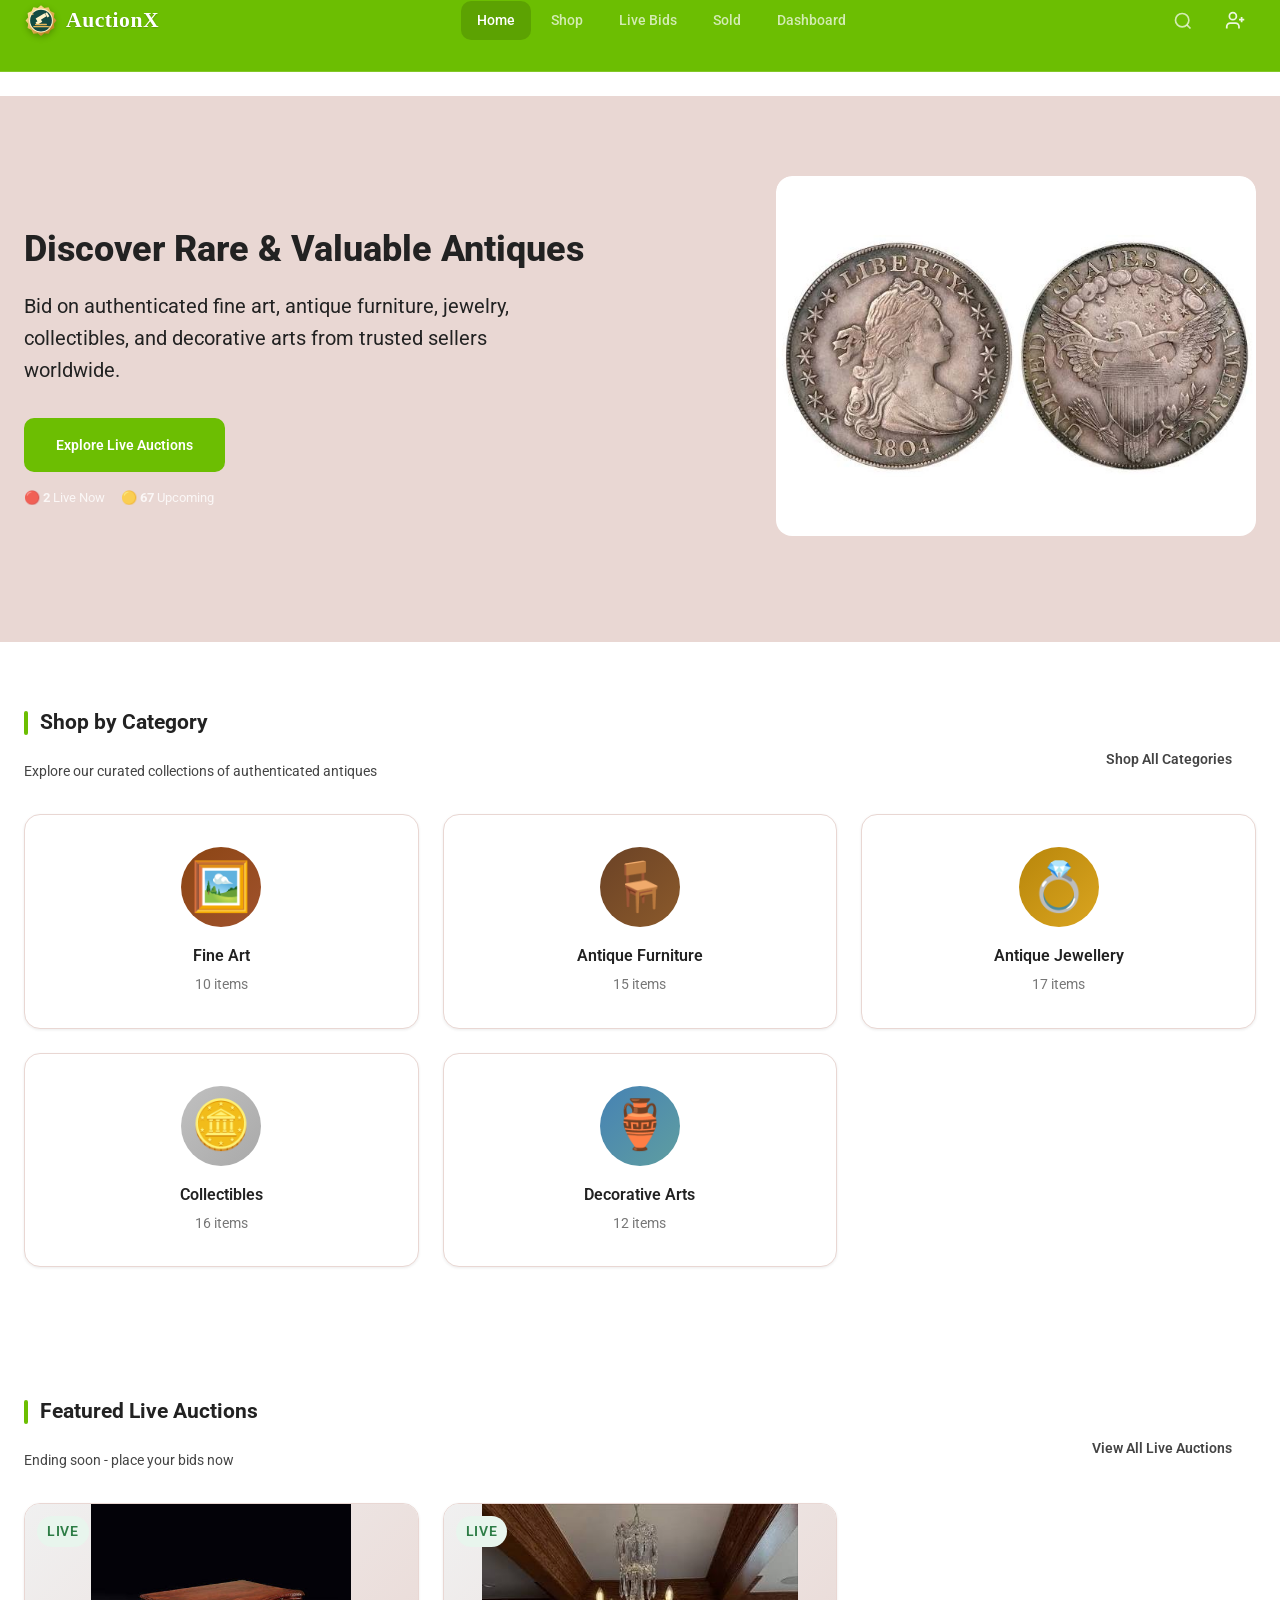
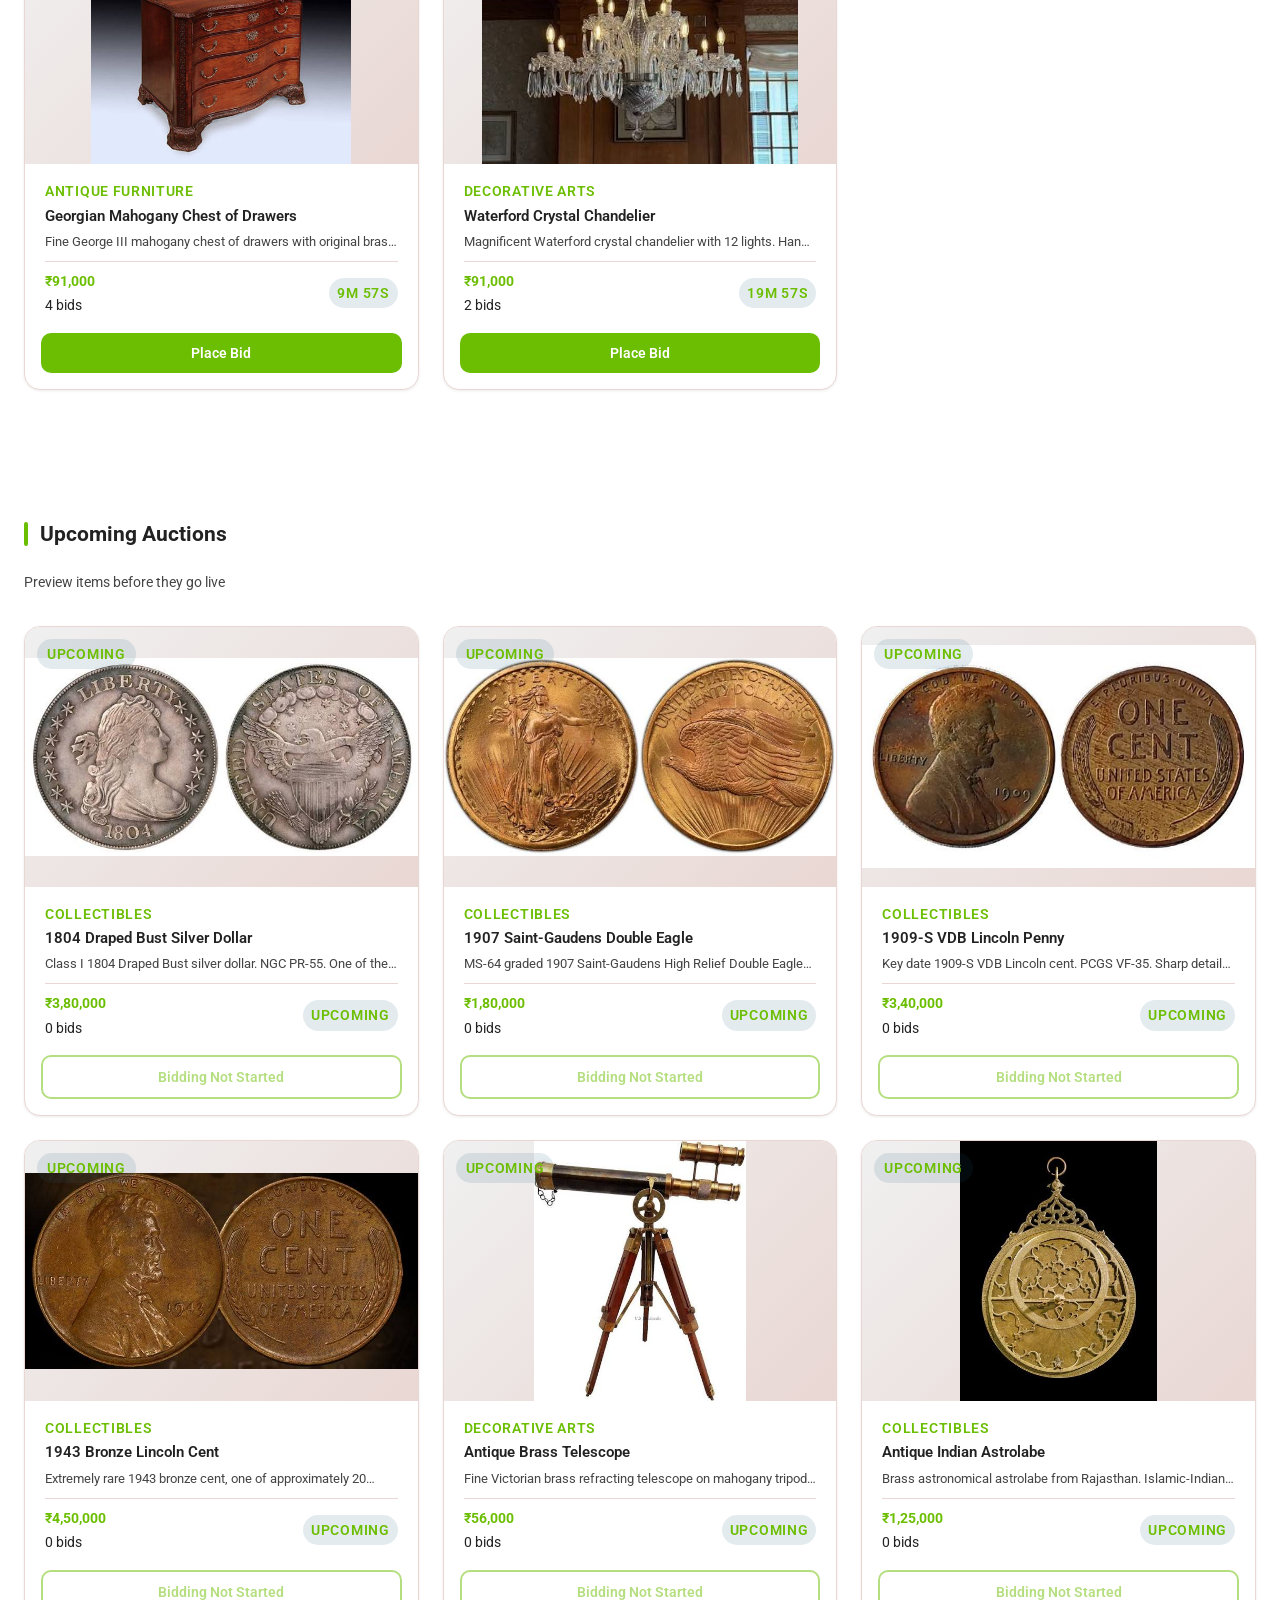
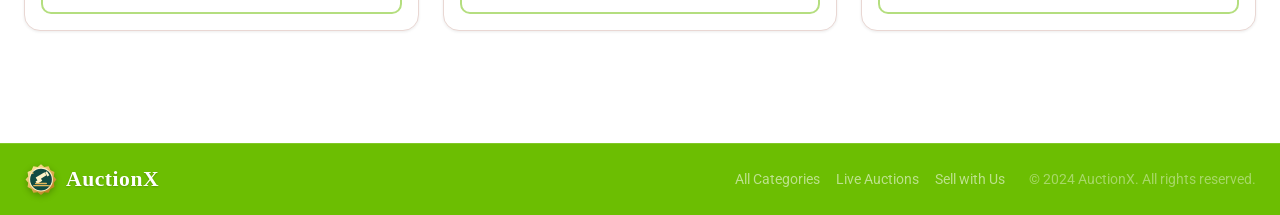
==== commit d892417b: "Refine auction browsing and header experience" ====
--- a/index.html
+++ b/index.html
@@ -184,28 +184,7 @@
                             </div>
                             <div class="hero-right">
                                 <div class="hero-gallery" id="heroGallery">
-                                    <div class="hero-gallery-track" id="heroGalleryTrack">
-                                        <a href="product.html?id=prod_001" class="hero-gallery-slide">
-                                            <img src="assets/images/fine_art/Barcelona Oil on Canvas.jpg" alt="Barcelona Oil on Canvas" class="hero-slide-image">
-                                            <span class="hero-slide-name">Barcelona Oil on Canvas</span>
-                                        </a>
-                                        <a href="product.html?id=prod_015" class="hero-gallery-slide">
-                                            <img src="assets/images/antique_furniture/Georgian Mahogany Chest of Drawers.jpg" alt="Georgian Mahogany Chest of Drawers" class="hero-slide-image">
-                                            <span class="hero-slide-name">Georgian Mahogany Chest of Drawers</span>
-                                        </a>
-                                        <a href="product.html?id=prod_027" class="hero-gallery-slide">
-                                            <img src="assets/images/antique_jewellery/Victorian Diamond Necklace.jpg" alt="Victorian Diamond Necklace" class="hero-slide-image">
-                                            <span class="hero-slide-name">Victorian Diamond Necklace</span>
-                                        </a>
-                                        <a href="product.html?id=prod_041" class="hero-gallery-slide">
-                                            <img src="assets/images/collectibles/1907 Saint-Gaudens Double Eagle.jpg" alt="1907 Saint-Gaudens Double Eagle" class="hero-slide-image">
-                                            <span class="hero-slide-name">1907 Saint-Gaudens Double Eagle</span>
-                                        </a>
-                                        <a href="product.html?id=prod_054" class="hero-gallery-slide">
-                                            <img src="assets/images/decorative_arts/Waterford Crystal Chandelier.jpg" alt="Waterford Crystal Chandelier" class="hero-slide-image">
-                                            <span class="hero-slide-name">Waterford Crystal Chandelier</span>
-                                        </a>
-                                    </div>
+                                    <div class="hero-gallery-track" id="heroGalleryTrack"></div>
                                     <div class="hero-gallery-dots" id="heroGalleryDots"></div>
                                 </div>
                             </div>
@@ -375,6 +354,17 @@
                 const track = document.getElementById('heroGalleryTrack');
                 const dotsContainer = document.getElementById('heroGalleryDots');
                 if (!track || !dotsContainer) return;
+                const heroProducts = (AuctionData.products || [])
+                    .filter(product => (product.status === 'active' || product.status === 'pending') && product.images?.[0])
+                    .sort((a, b) => a.name.localeCompare(b.name));
+                if (!heroProducts.length) {
+                    document.getElementById('heroGallery')?.classList.add('hidden');
+                    return;
+                }
+                track.innerHTML = heroProducts.map(product => `
+                    <a href="product.html?id=${product.id}" class="hero-gallery-slide" aria-label="View ${App.escapeHtml(product.name)}">
+                        <img src="${product.images[0]}" alt="${App.escapeHtml(product.name)}" class="hero-slide-image">
+                    </a>`).join('');
                 const slides = track.querySelectorAll('.hero-gallery-slide');
                 slides.forEach((_, i) => {
                     const dot = document.createElement('button');
@@ -505,7 +495,7 @@
 
             function renderFeaturedProducts() {
                 const grid = document.getElementById('featuredProducts');
-                const products = AuctionData.products.filter(p => p.status === 'active');
+                const products = AuctionData.products.filter(p => p.status === 'active').sort((a, b) => a.name.localeCompare(b.name));
                 if (products.length === 0) {
                     grid.innerHTML = `
                         <div class="text-center py-32" style="grid-column: 1/-1;">
@@ -526,7 +516,7 @@
 
             function renderUpcomingProducts() {
                 const grid = document.getElementById('upcomingProducts');
-                const products = AuctionData.products.filter(p => p.status === 'pending');
+                const products = AuctionData.products.filter(p => p.status === 'pending').sort((a, b) => a.name.localeCompare(b.name));
                 if (products.length === 0) {
                     grid.innerHTML = `
                         <div class="text-center py-32" style="grid-column: 1/-1;">
@@ -543,4 +533,4 @@
             }
         </script>
     </body>
-</html>+</html>
--- a/assets/css/main.css
+++ b/assets/css/main.css
@@ -654,13 +654,24 @@
 .header-inner {
     height: 100%;
     display: flex;
-    align-items: center;
+    align-items: center !important;
 }
 .logo {
     color: white;
     display: flex;
     align-items: center;
     gap: 8px;
+}
+.logo > svg {
+    display: none;
+}
+.logo::before {
+    content: '';
+    width: 34px;
+    height: 34px;
+    flex: 0 0 34px;
+    background: url('../images/auctionx-logo.svg') center / contain no-repeat;
+    filter: drop-shadow(0 2px 3px rgba(0, 0, 0, 0.24));
 }
 .logo:hover {
     color: rgba(255,255,255,0.8);
@@ -668,6 +679,10 @@
 }
 .logo-text {
     color: white;
+    font-family: Georgia, 'Times New Roman', serif;
+    font-size: 1.35rem;
+    letter-spacing: 0.025em;
+    text-shadow: 0 1px 2px rgba(0, 0, 0, 0.2);
 }
 .nav-main {
     display: flex;
@@ -698,6 +713,8 @@
     background: rgba(255,255,255,0.1);
     color: white;
 }
+.quick-account-link { color: rgba(255,255,255,0.88); }
+.quick-account-link:hover { color: white; background: rgba(255,255,255,0.1); }
 .user-menu {
     position: relative;
 }
@@ -1093,7 +1110,8 @@
     margin: 0;
     color: var(--text-secondary);
 }
-.search-hint span {
+.search-hint a {
+    display: inline-block;
     background: var(--surface);
     padding: 4px 10px;
     border-radius: var(--radius-sm);
@@ -1101,8 +1119,10 @@
     cursor: pointer;
     transition: var(--transition);
     font-weight: 500;
-}
-.search-hint span:hover {
+    color: var(--text-primary);
+    text-decoration: none;
+}
+.search-hint a:hover {
     background: var(--primary);
     color: white;
 }
@@ -1502,7 +1522,8 @@
 .product-image {
     width: 100%;
     height: 260px;
-    object-fit: cover;
+    /* Preserve the complete product; the card frame keeps its existing size. */
+    object-fit: contain;
     object-position: center;
     display: block;
 }
@@ -1834,7 +1855,7 @@
     flex-direction: column;
     align-items: center;
     justify-content: center;
-    gap: 12px;
+    gap: 0;
     background: var(--white);
     border-radius: var(--radius-lg);
     text-decoration: none;
@@ -1853,16 +1874,10 @@
 .hero-slide-image {
     width: 100%;
     height: 100%;
-    object-fit: cover;
+    object-fit: contain;
+    object-position: center;
+    margin: auto;
     display: block;
-}
-.hero-slide-name {
-    font-size: 1rem;
-    font-weight: 600;
-    color: var(--text-primary);
-    text-align: center;
-    padding: 0 16px;
-    line-height: 1.3;
 }
 .hero-gallery-dots {
     display: flex;
@@ -2102,4 +2117,4 @@
     .footer-nav { flex-direction: column; align-items: center; }
     .footer-col ul { flex-direction: column; align-items: center; gap: 8px; }
     .footer-bottom { text-align: center; }
-}+}
